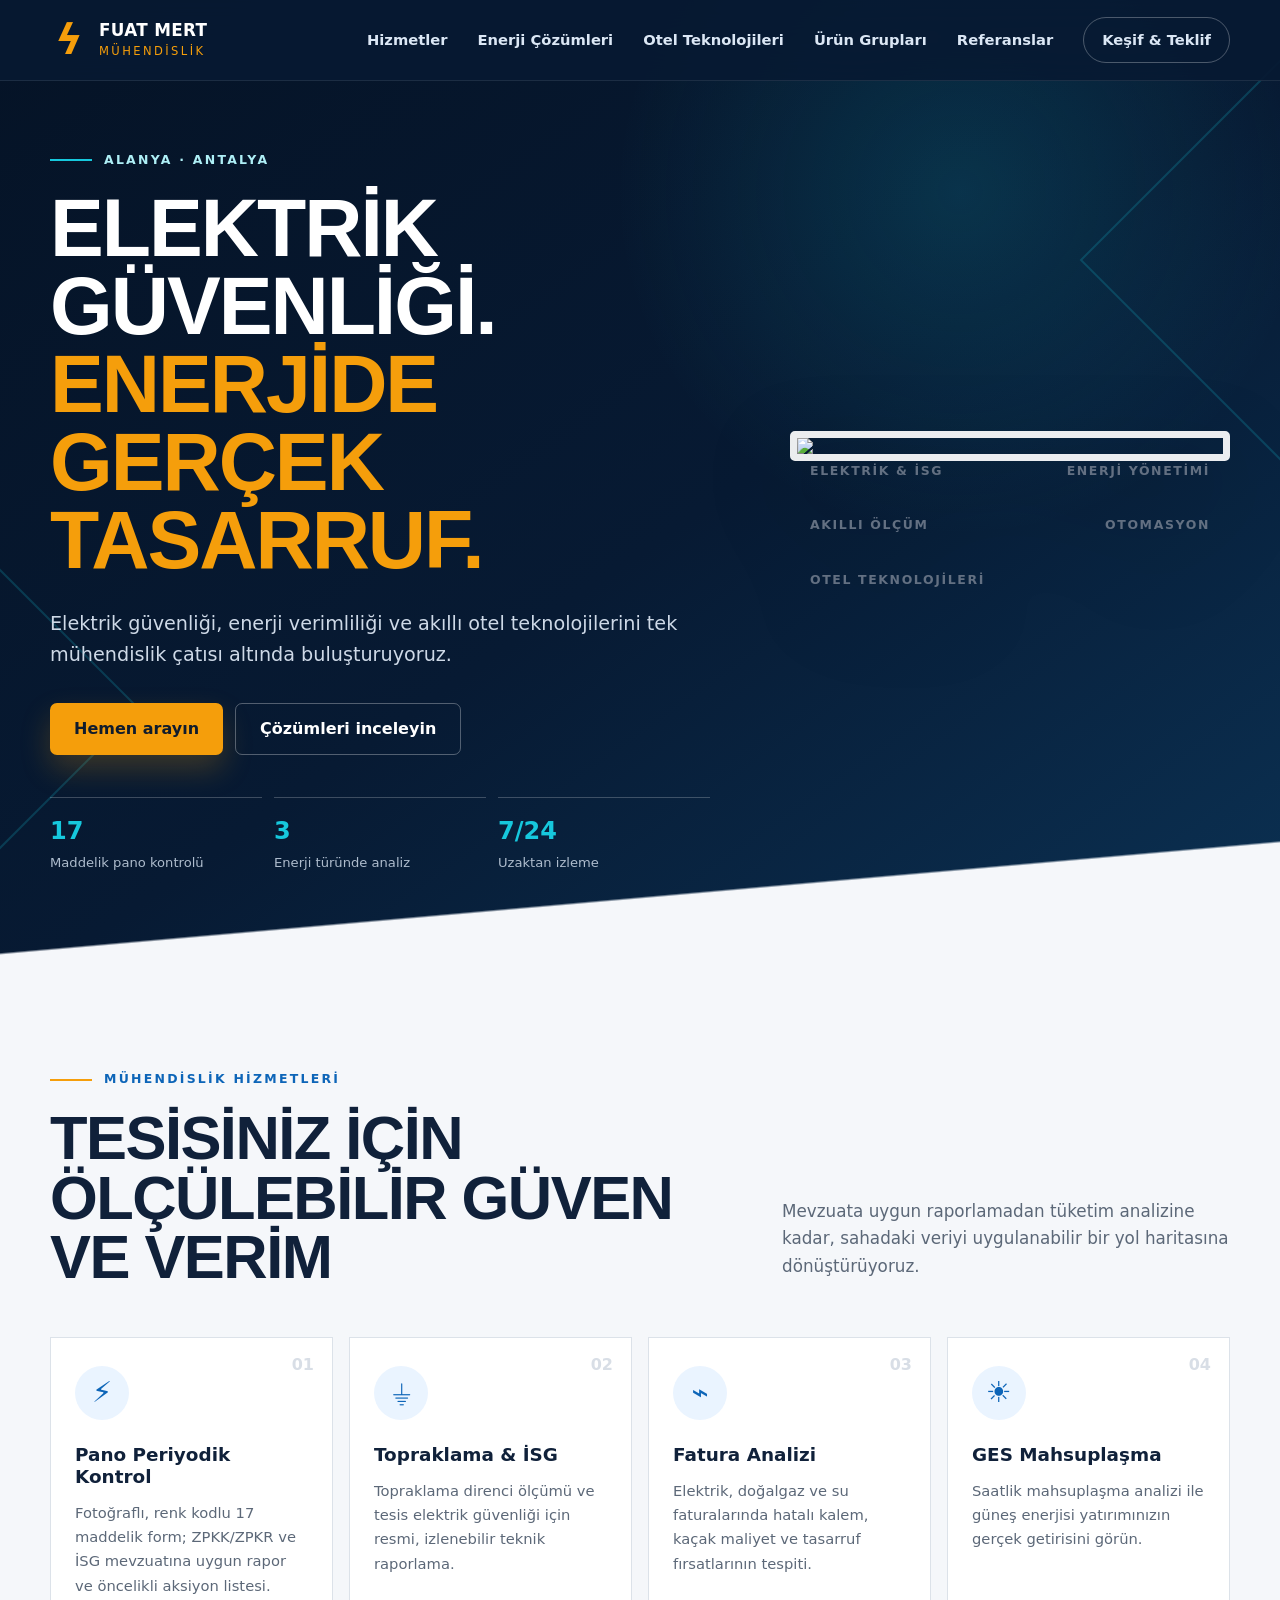
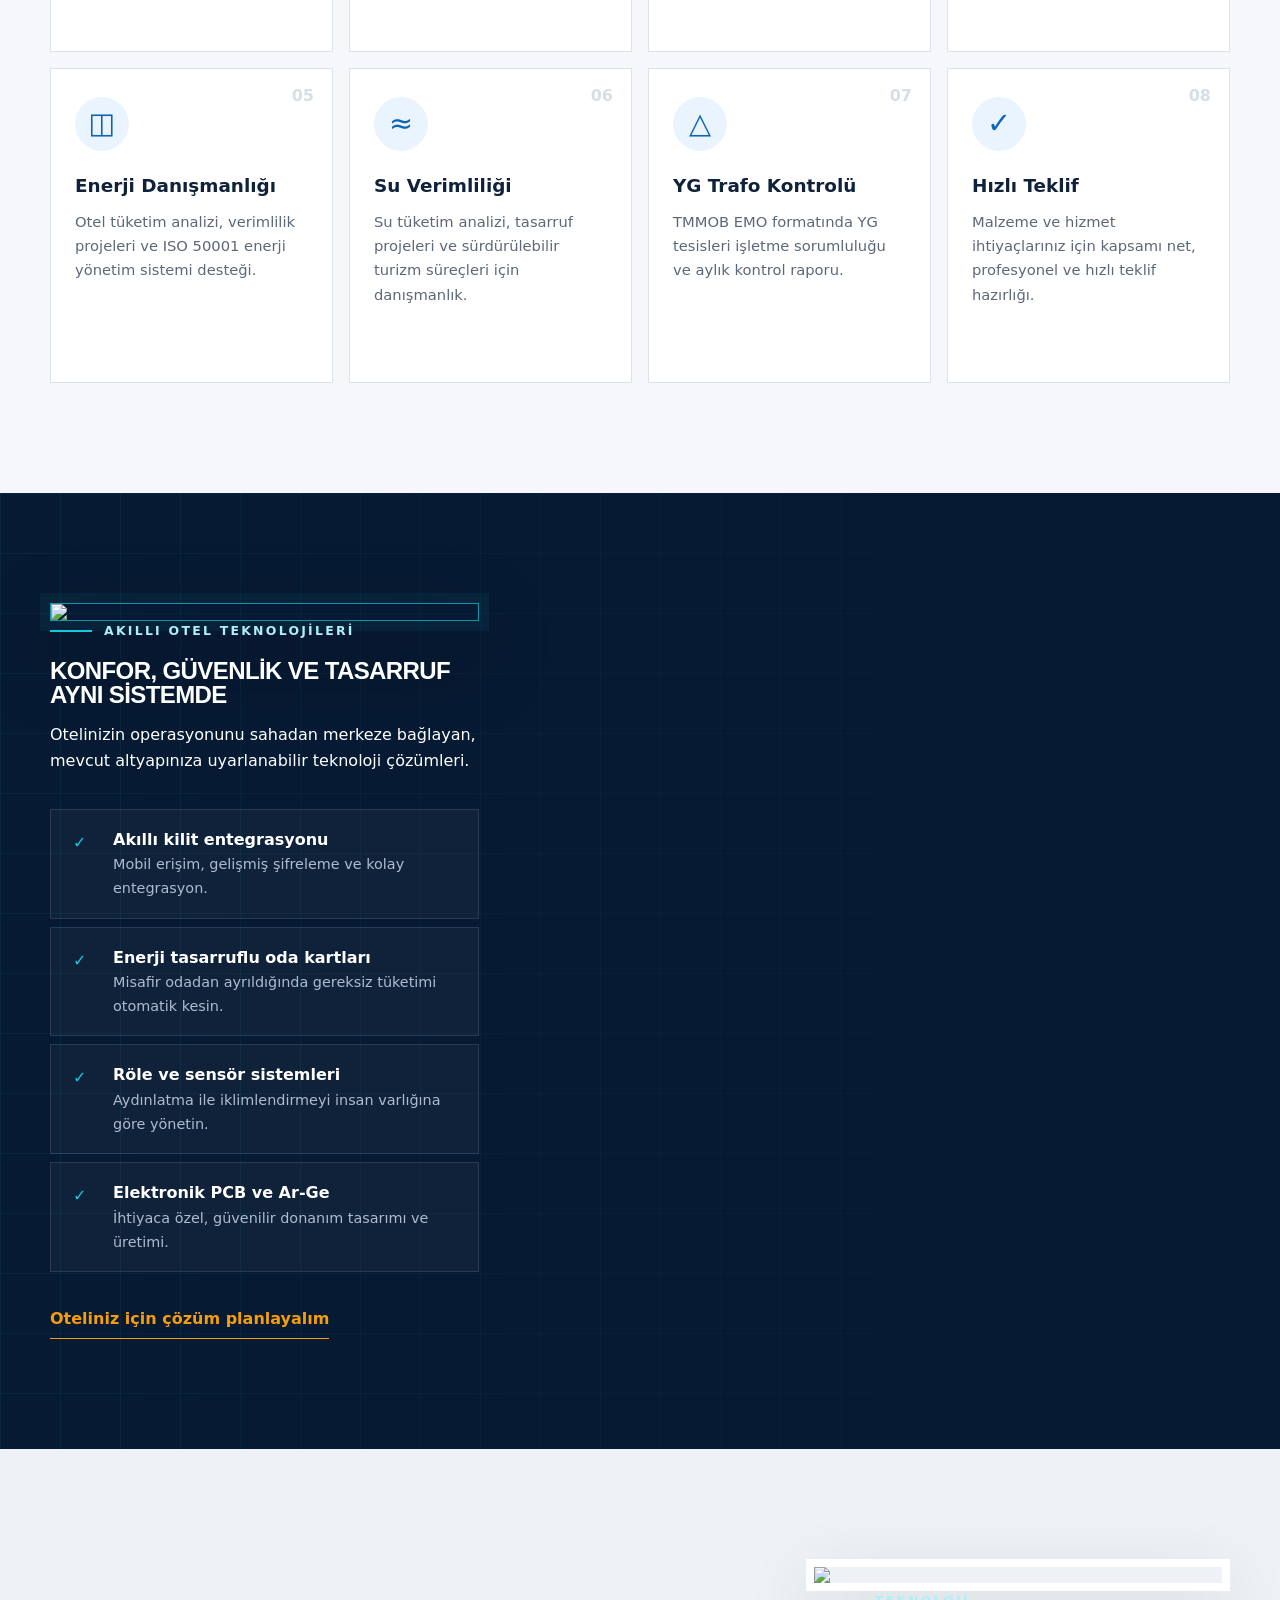
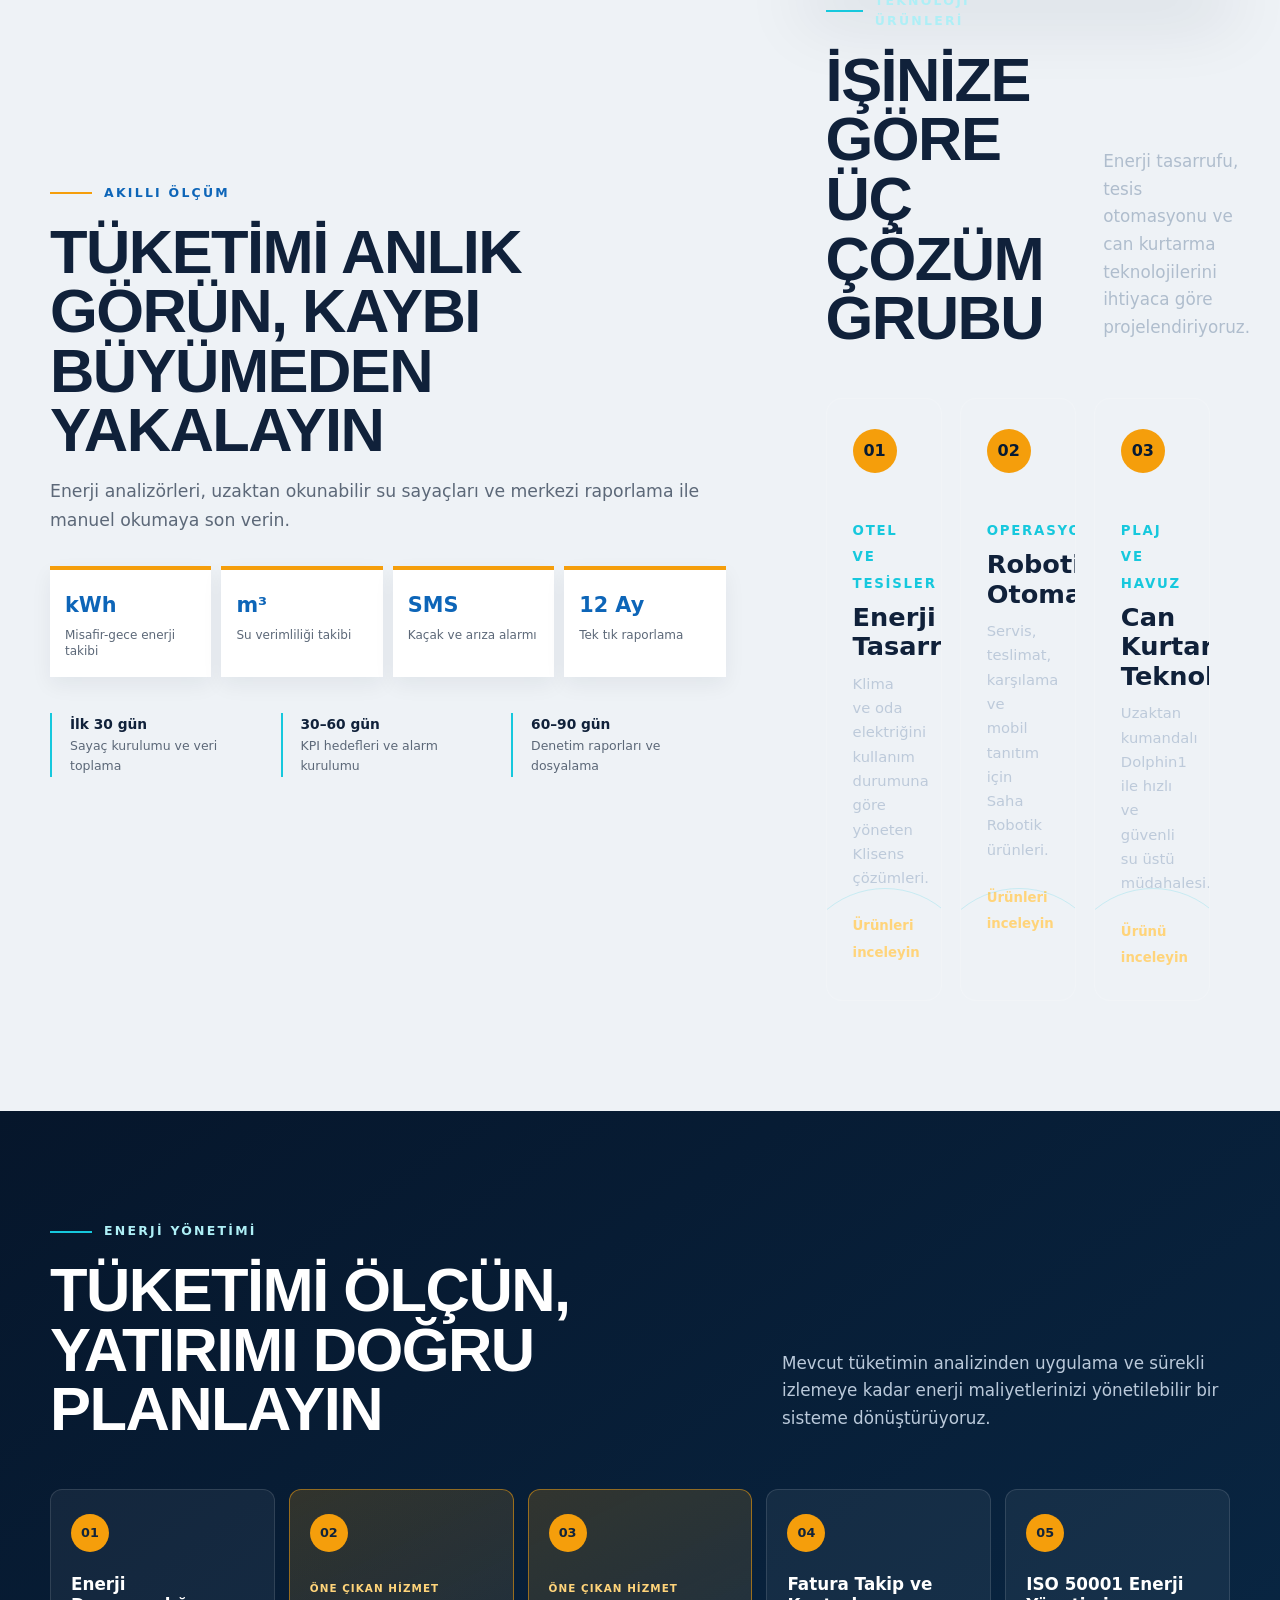
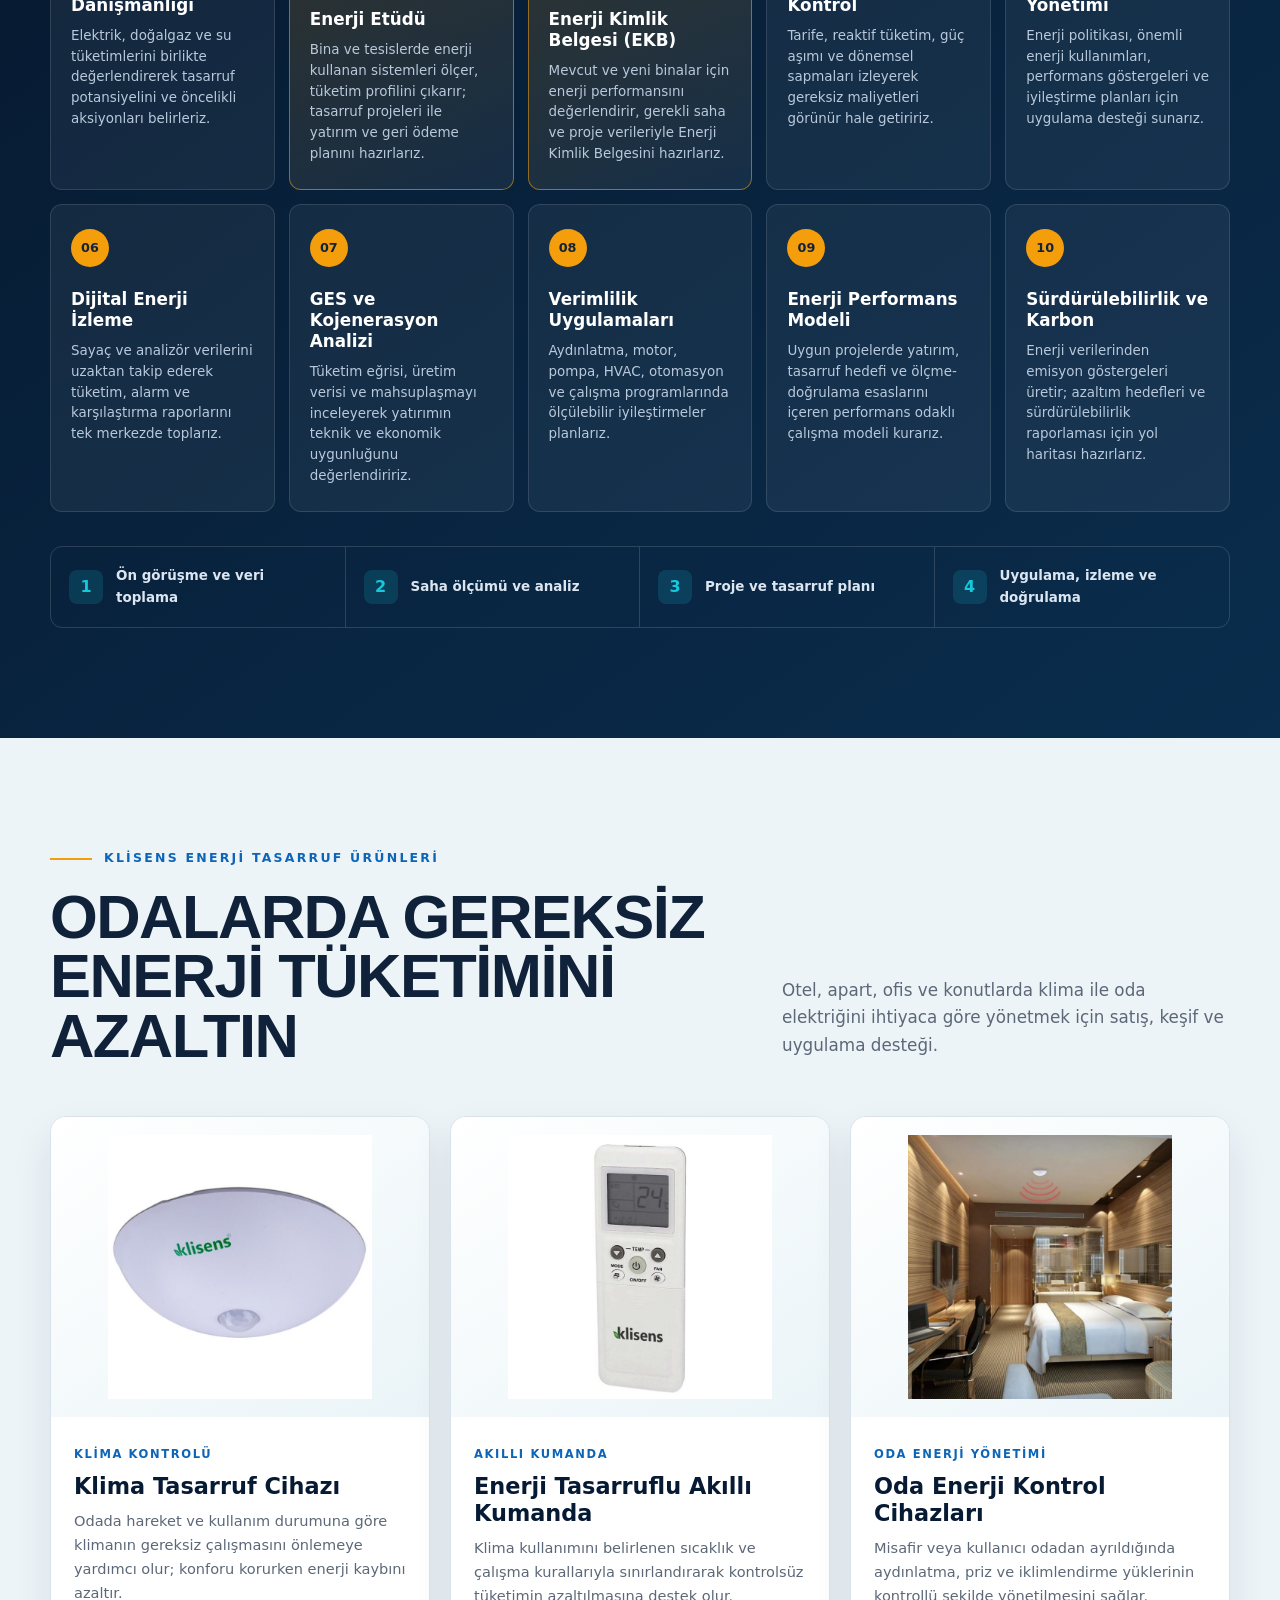
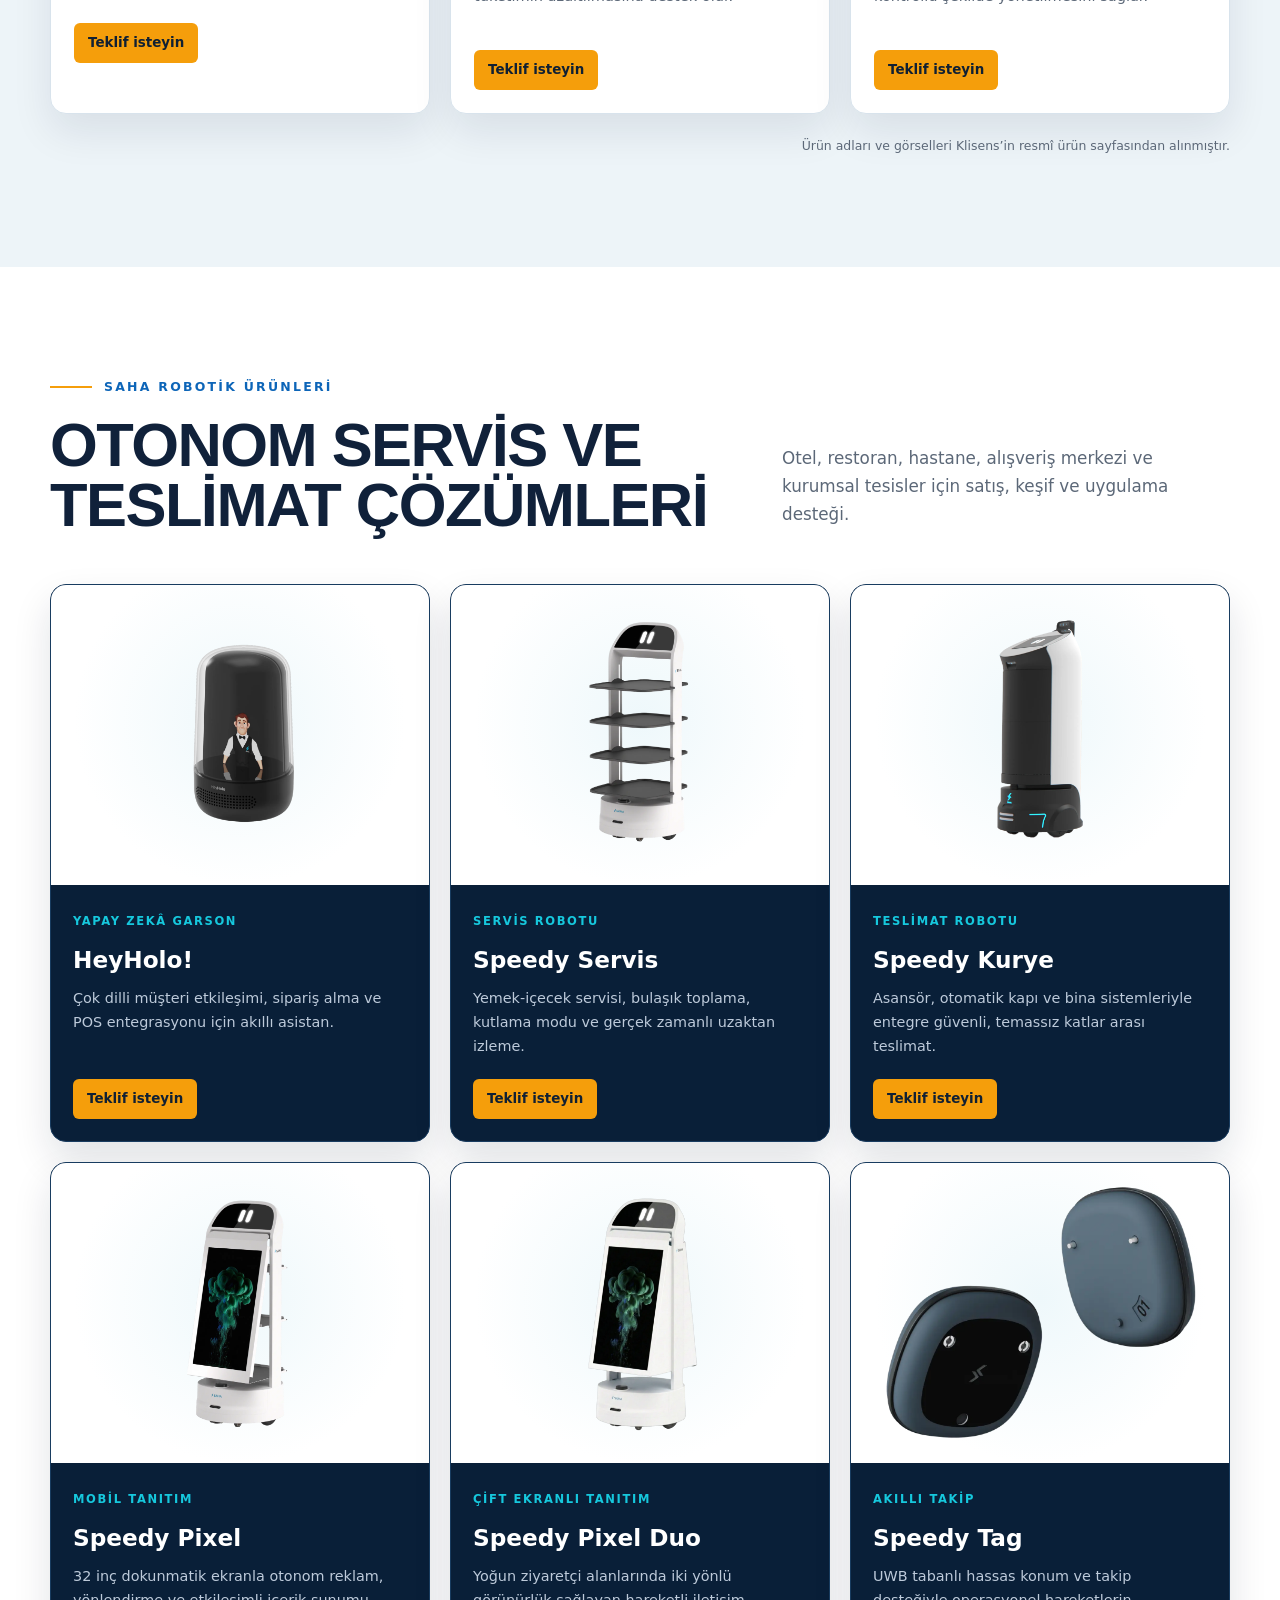
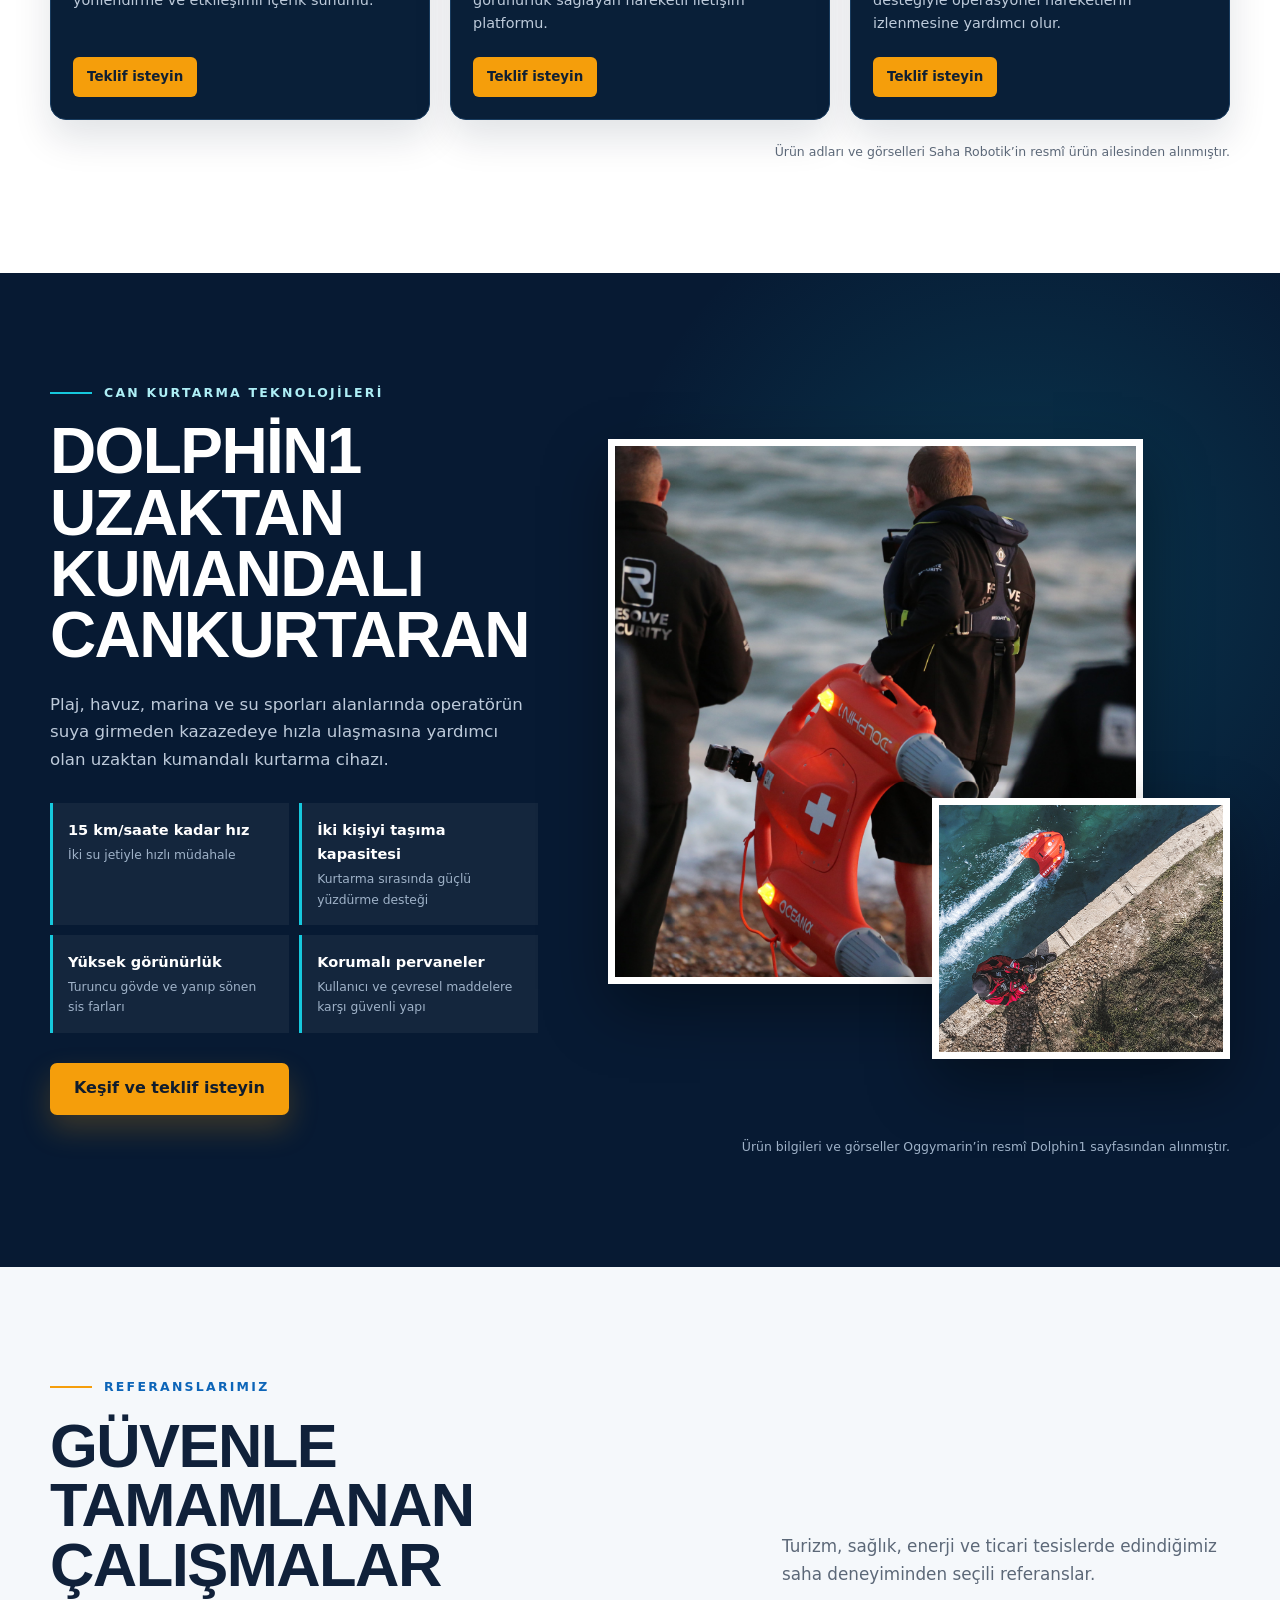
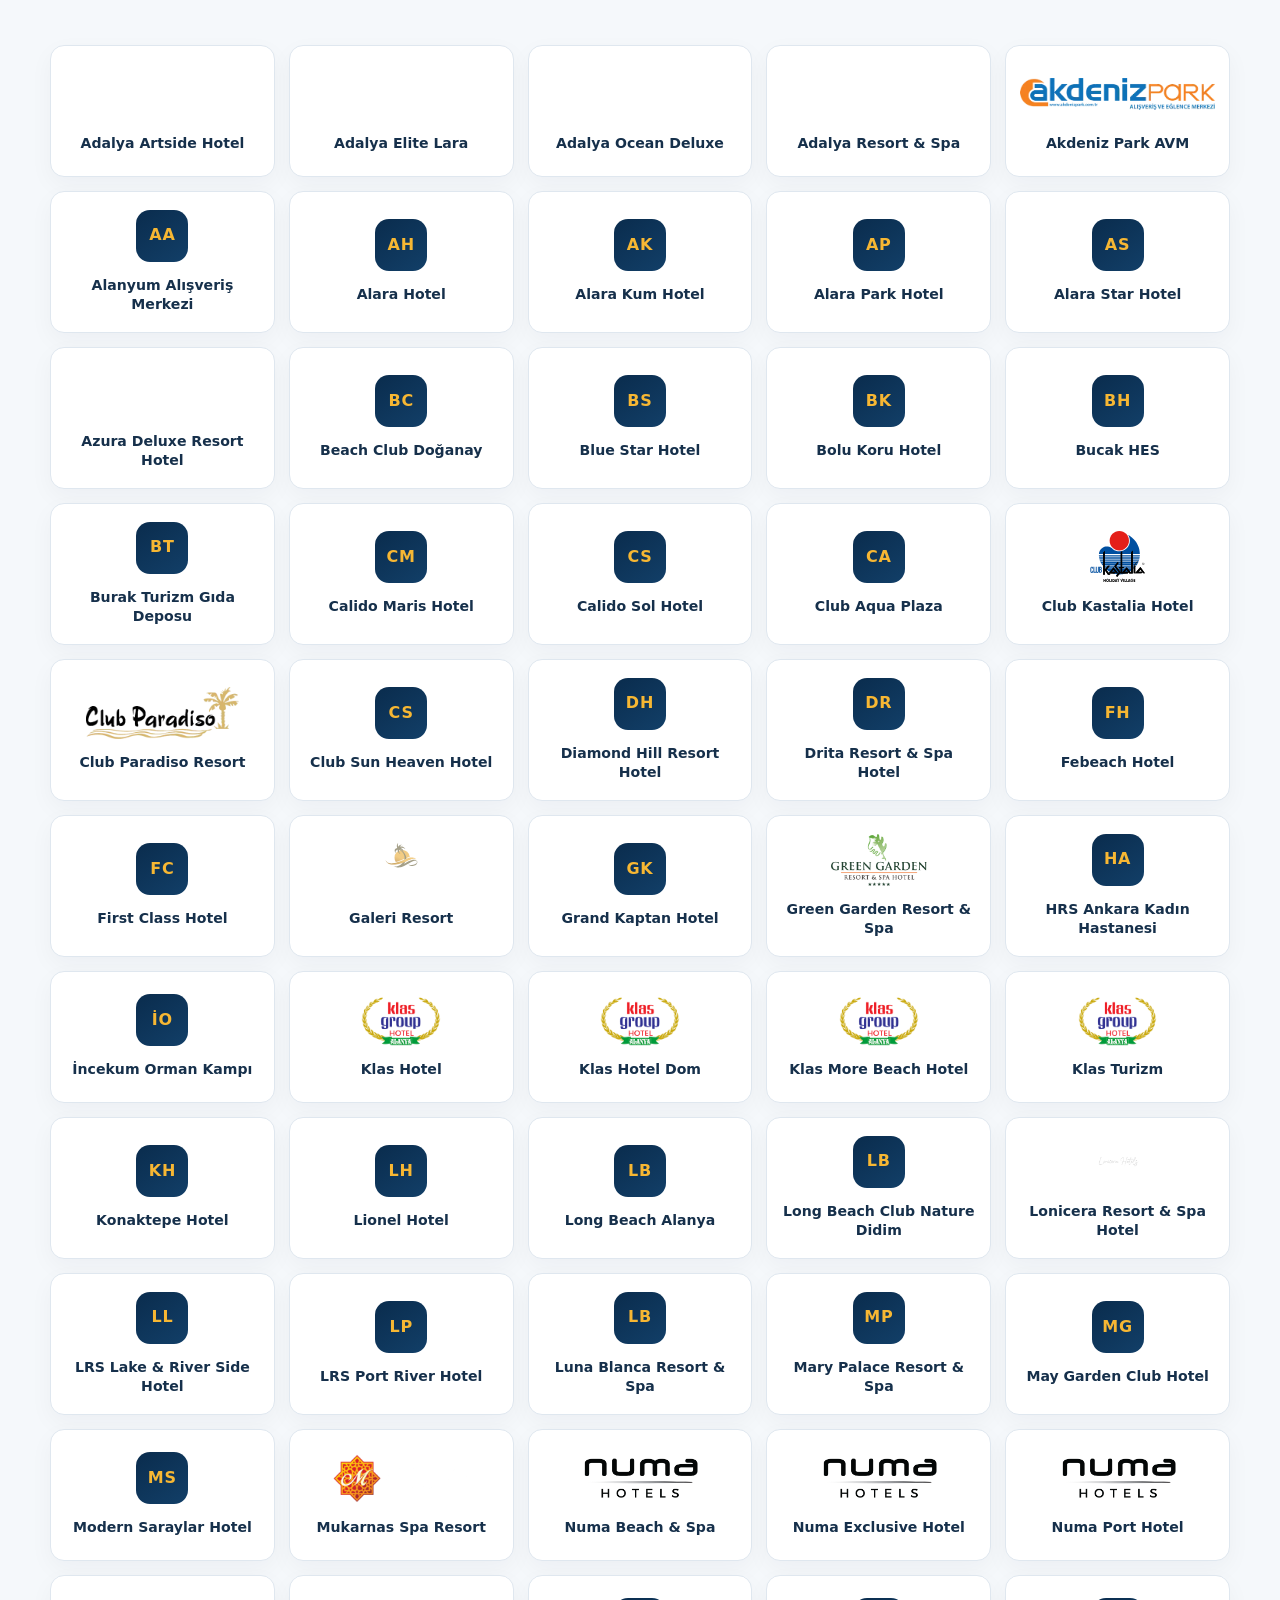
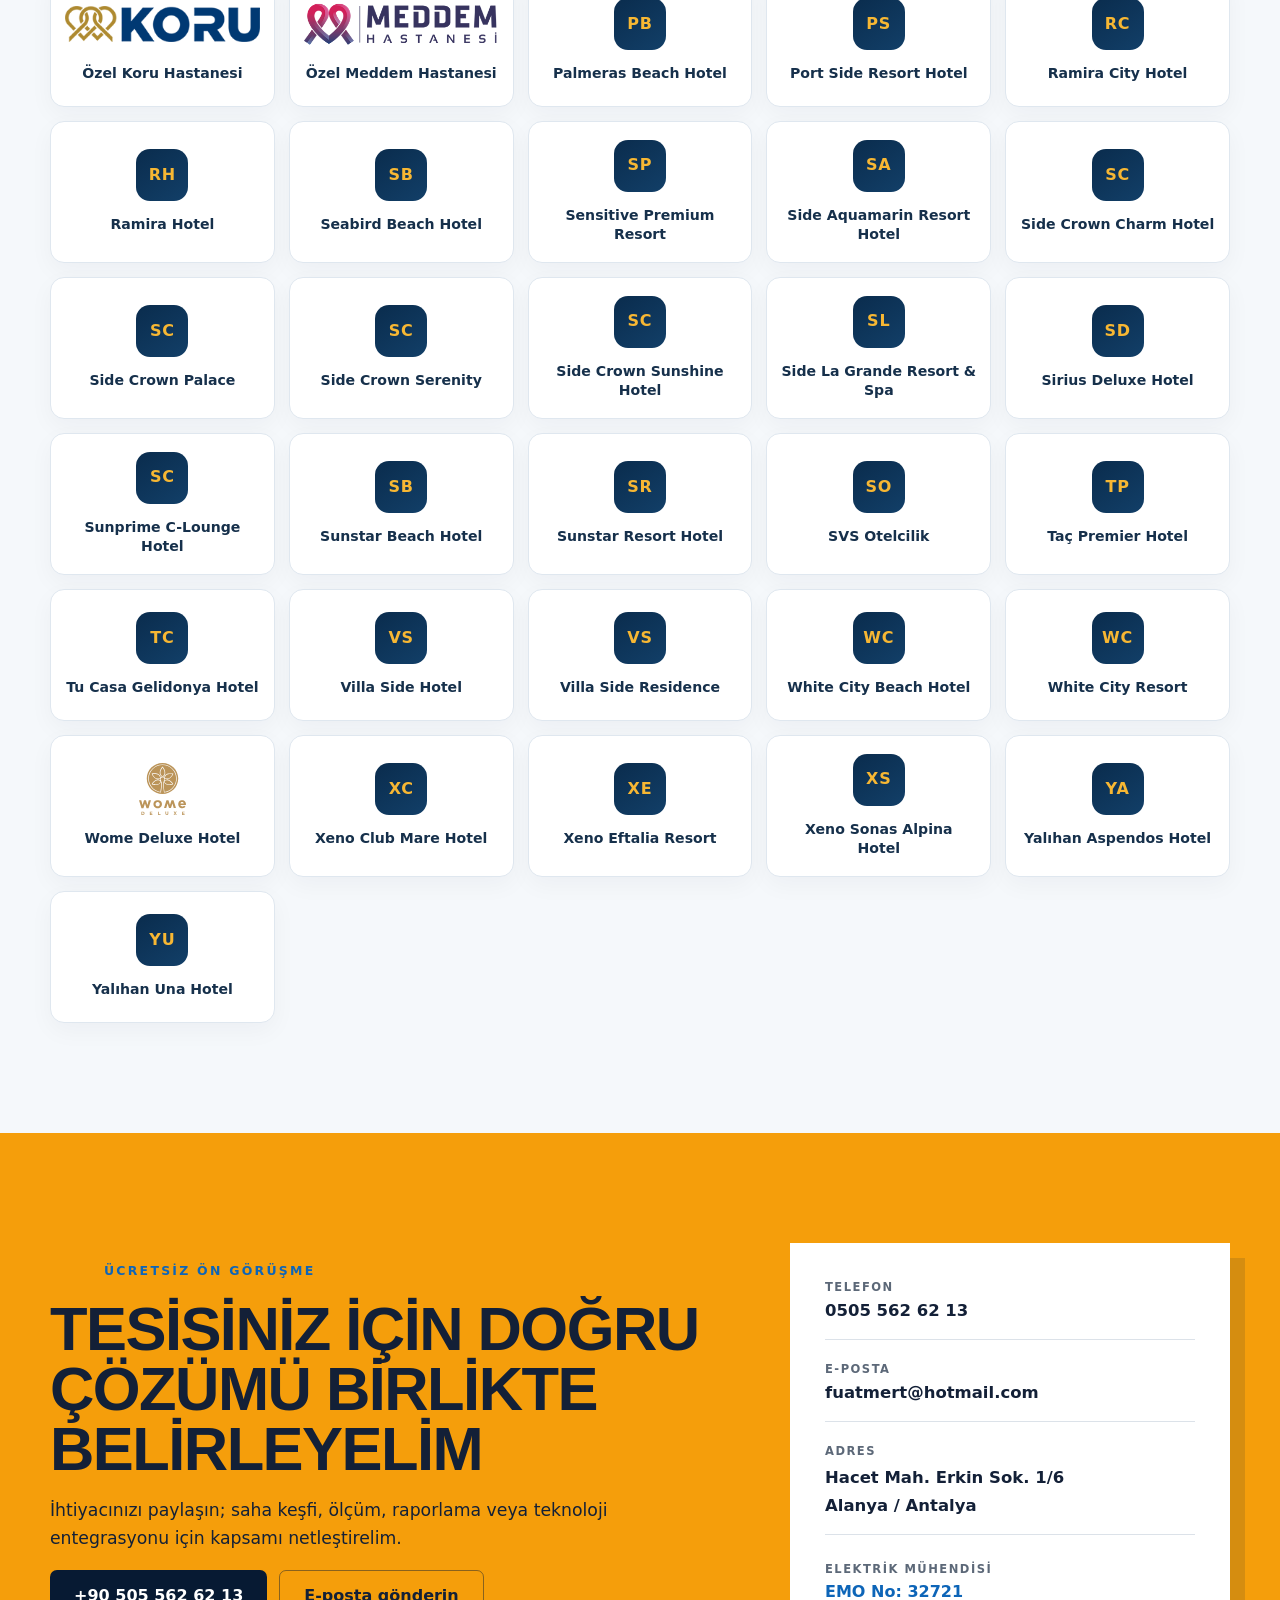
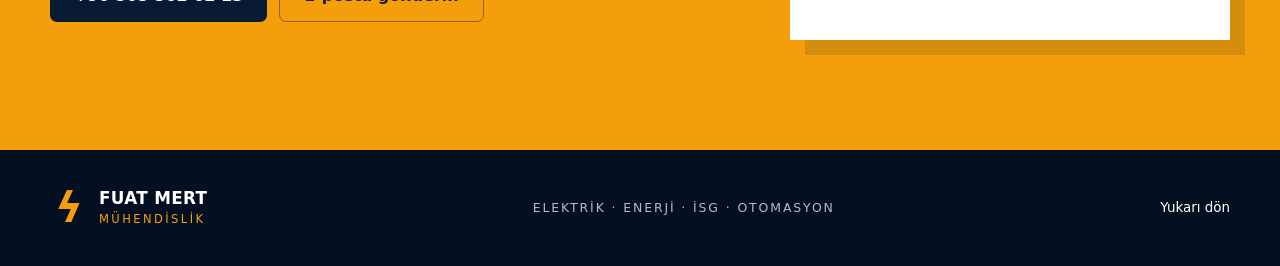
==== index.html @ ba14ada0 "Fuat Mert Mühendislik sitesini yayınla" ====
<!doctype html>
<html lang="tr">
<head>
  <meta charset="utf-8">
  <meta name="viewport" content="width=device-width, initial-scale=1">
  <meta name="description" content="Alanya ve Antalya'da elektrik mühendisliği, pano kontrolü, enerji ve su verimliliği, GES analizi, otomasyon ve akıllı otel çözümleri.">
  <meta name="robots" content="index, follow, max-image-preview:large, max-snippet:-1, max-video-preview:-1">
  <meta name="theme-color" content="#071a33">
  <title>Alanya Elektrik ve Enerji Çözümleri | Fuat Mert</title>
  <link rel="canonical" href="https://fuatmert.com/">
  <link rel="alternate" hreflang="tr-TR" href="https://fuatmert.com/">
  <link rel="alternate" hreflang="x-default" href="https://fuatmert.com/">
  <meta property="og:type" content="website">
  <meta property="og:locale" content="tr_TR">
  <meta property="og:site_name" content="Fuat Mert Mühendislik">
  <meta property="og:title" content="Alanya Elektrik ve Enerji Çözümleri | Fuat Mert">
  <meta property="og:description" content="Elektrik güvenliği, pano kontrolü, enerji verimliliği, GES analizi ve akıllı otel teknolojileri.">
  <meta property="og:url" content="https://fuatmert.com/">
  <script type="application/ld+json">
  {
    "@context": "https://schema.org",
    "@type": ["Electrician", "ProfessionalService"],
    "@id": "https://fuatmert.com/#business",
    "name": "Fuat Mert Mühendislik",
    "url": "https://fuatmert.com/",
    "telephone": "+90 505 562 62 13",
    "email": "fuatmert@hotmail.com",
    "address": {
      "@type": "PostalAddress",
      "streetAddress": "Hacet Mah. Erkin Sok. 1/6",
      "addressLocality": "Alanya",
      "addressRegion": "Antalya",
      "addressCountry": "TR"
    },
    "areaServed": ["Alanya", "Antalya"],
    "description": "Elektrik güvenliği, enerji ve su verimliliği, pano kontrolü, GES analizi, otomasyon ve akıllı otel teknolojileri çözümleri.",
    "serviceType": [
      "Elektrik pano periyodik kontrolü",
      "Topraklama ölçümü ve İSG raporlama",
      "Enerji verimliliği danışmanlığı",
      "GES mahsuplaşma analizi",
      "Akıllı otel teknolojileri",
      "YG trafo kontrolü"
    ]
  }
  </script>
  <link rel="icon" type="image/svg+xml" href="data:image/svg+xml,%3Csvg xmlns='http://www.w3.org/2000/svg' viewBox='0 0 64 64'%3E%3Crect width='64' height='64' rx='14' fill='%23071a33'/%3E%3Cpath d='M36 6 15 35h14l-2 23 22-33H35z' fill='%23f59e0b'/%3E%3C/svg%3E">
  <link rel="stylesheet" href="styles.css">
</head>
<body>
  <a class="skip-link" href="#main">İçeriğe geç</a>

  <header class="site-header" id="top">
    <div class="container header-inner">
      <a class="brand" href="#top" aria-label="Fuat Mert Mühendislik ana sayfa">
        <span class="brand-mark" aria-hidden="true">ϟ</span>
        <span><strong>FUAT MERT</strong><small>MÜHENDİSLİK</small></span>
      </a>
      <button class="menu-button" type="button" aria-expanded="false" aria-controls="main-nav"><span></span><span></span><span></span><b class="sr-only">Menüyü aç</b></button>
      <nav id="main-nav" class="main-nav" aria-label="Ana menü">
        <a href="#hizmetler">Hizmetler</a>
        <a href="#enerji-cozumleri">Enerji Çözümleri</a>
        <a href="#otel-teknolojileri">Otel Teknolojileri</a>
        <a href="#urunler">Ürün Grupları</a>
        <a href="#referanslar">Referanslar</a>
        <a href="#iletisim" class="nav-cta">Keşif & Teklif</a>
      </nav>
    </div>
  </header>

  <main id="main">
    <section class="hero">
      <div class="circuit circuit-a" aria-hidden="true"></div>
      <div class="circuit circuit-b" aria-hidden="true"></div>
      <div class="container hero-grid">
        <div class="hero-copy reveal">
          <p class="eyebrow"><span></span> Alanya · Antalya</p>
          <h1>Elektrik güvenliği.<br><em>Enerjide gerçek tasarruf.</em></h1>
          <p class="hero-lead">Elektrik güvenliği, enerji verimliliği ve akıllı otel teknolojilerini tek mühendislik çatısı altında buluşturuyoruz.</p>
          <div class="hero-actions">
            <a class="button button-primary" href="tel:+905055626213">Hemen arayın</a>
            <a class="button button-ghost" href="#hizmetler">Çözümleri inceleyin</a>
          </div>
          <dl class="hero-metrics" aria-label="Öne çıkan bilgiler">
            <div><dt>17</dt><dd>Maddelik pano kontrolü</dd></div>
            <div><dt>3</dt><dd>Enerji türünde analiz</dd></div>
            <div><dt>7/24</dt><dd>Uzaktan izleme</dd></div>
          </dl>
        </div>
        <figure class="hero-visual reveal">
          <img src="strong><span>Güvenlik · Tasarruf · Teknoloji</span></figcaption>
        </figure>
      </div>
    </section>

    <section class="trust-strip" aria-label="Uzmanlık alanları">
      <div class="container trust-items">
        <span>Elektrik & İSG</span><span>Enerji Yönetimi</span><span>Akıllı Ölçüm</span><span>Otomasyon</span><span>Otel Teknolojileri</span>
      </div>
    </section>

    <section class="section" id="hizmetler">
      <div class="container">
        <div class="section-heading reveal">
          <div><p class="eyebrow dark"><span></span> Mühendislik Hizmetleri</p><h2>Tesisiniz için ölçülebilir güven ve verim</h2></div>
          <p>Mevzuata uygun raporlamadan tüketim analizine kadar, sahadaki veriyi uygulanabilir bir yol haritasına dönüştürüyoruz.</p>
        </div>
        <div class="services-grid">
          <article class="service-card reveal"><span class="service-no">01</span><div class="service-icon" aria-hidden="true">⚡</div><h3>Pano Periyodik Kontrol</h3><p>Fotoğraflı, renk kodlu 17 maddelik form; ZPKK/ZPKR ve İSG mevzuatına uygun rapor ve öncelikli aksiyon listesi.</p></article>
          <article class="service-card reveal"><span class="service-no">02</span><div class="service-icon" aria-hidden="true">⏚</div><h3>Topraklama & İSG</h3><p>Topraklama direnci ölçümü ve tesis elektrik güvenliği için resmi, izlenebilir teknik raporlama.</p></article>
          <article class="service-card reveal"><span class="service-no">03</span><div class="service-icon" aria-hidden="true">⌁</div><h3>Fatura Analizi</h3><p>Elektrik, doğalgaz ve su faturalarında hatalı kalem, kaçak maliyet ve tasarruf fırsatlarının tespiti.</p></article>
          <article class="service-card reveal"><span class="service-no">04</span><div class="service-icon" aria-hidden="true">☀</div><h3>GES Mahsuplaşma</h3><p>Saatlik mahsuplaşma analizi ile güneş enerjisi yatırımınızın gerçek getirisini görün.</p></article>
          <article class="service-card reveal"><span class="service-no">05</span><div class="service-icon" aria-hidden="true">◫</div><h3>Enerji Danışmanlığı</h3><p>Otel tüketim analizi, verimlilik projeleri ve ISO 50001 enerji yönetim sistemi desteği.</p></article>
          <article class="service-card reveal"><span class="service-no">06</span><div class="service-icon" aria-hidden="true">≈</div><h3>Su Verimliliği</h3><p>Su tüketim analizi, tasarruf projeleri ve sürdürülebilir turizm süreçleri için danışmanlık.</p></article>
          <article class="service-card reveal"><span class="service-no">07</span><div class="service-icon" aria-hidden="true">△</div><h3>YG Trafo Kontrolü</h3><p>TMMOB EMO formatında YG tesisleri işletme sorumluluğu ve aylık kontrol raporu.</p></article>
          <article class="service-card reveal"><span class="service-no">08</span><div class="service-icon" aria-hidden="true">✓</div><h3>Hızlı Teklif</h3><p>Malzeme ve hizmet ihtiyaçlarınız için kapsamı net, profesyonel ve hızlı teklif hazırlığı.</p></article>
        </div>
      </div>
    </section>

    <section class="section smart-hotel" id="otel-teknolojileri">
      <div class="container split-feature">
        <div class="feature-image reveal">
          <img src="div>
        <div class="feature-copy reveal">
          <p class="eyebrow"><span></span> Akıllı Otel Teknolojileri</p>
          <h2>Konfor, güvenlik ve tasarruf aynı sistemde</h2>
          <p>Otelinizin operasyonunu sahadan merkeze bağlayan, mevcut altyapınıza uyarlanabilir teknoloji çözümleri.</p>
          <ul class="feature-list">
            <li><b>Akıllı kilit entegrasyonu</b><span>Mobil erişim, gelişmiş şifreleme ve kolay entegrasyon.</span></li>
            <li><b>Enerji tasarruflu oda kartları</b><span>Misafir odadan ayrıldığında gereksiz tüketimi otomatik kesin.</span></li>
            <li><b>Röle ve sensör sistemleri</b><span>Aydınlatma ile iklimlendirmeyi insan varlığına göre yönetin.</span></li>
            <li><b>Elektronik PCB ve Ar-Ge</b><span>İhtiyaca özel, güvenilir donanım tasarımı ve üretimi.</span></li>
          </ul>
          <a class="text-link" href="#iletisim">Oteliniz için çözüm planlayalım</a>
        </div>
      </div>
    </section>

    <section class="section measurement">
      <div class="container measurement-grid">
        <div class="measurement-copy reveal">
          <p class="eyebrow dark"><span></span> Akıllı Ölçüm</p>
          <h2>Tüketimi anlık görün, kaybı büyümeden yakalayın</h2>
          <p>Enerji analizörleri, uzaktan okunabilir su sayaçları ve merkezi raporlama ile manuel okumaya son verin.</p>
          <div class="kpi-grid">
            <div><strong>kWh</strong><span>Misafir-gece enerji takibi</span></div>
            <div><strong>m³</strong><span>Su verimliliği takibi</span></div>
            <div><strong>SMS</strong><span>Kaçak ve arıza alarmı</span></div>
            <div><strong>12 Ay</strong><span>Tek tık raporlama</span></div>
          </div>
          <ol class="timeline">
            <li><b>İlk 30 gün</b><span>Sayaç kurulumu ve veri toplama</span></li>
            <li><b>30–60 gün</b><span>KPI hedefleri ve alarm kurulumu</span></li>
            <li><b>60–90 gün</b><span>Denetim raporları ve dosyalama</span></li>
          </ol>
        </div>
        <figure class="measurement-image reveal"><img src="figure>
      </div>
    </section>

    <section class="section products solution-categories" id="urunler">
      <div class="container">
        <div class="section-heading light reveal"><div><p class="eyebrow"><span></span> Teknoloji Ürünleri</p><h2>İşinize göre üç çözüm grubu</h2></div><p>Enerji tasarrufu, tesis otomasyonu ve can kurtarma teknolojilerini ihtiyaca göre projelendiriyoruz.</p></div>
        <div class="category-grid">
          <a class="category-card reveal" href="#enerji-tasarruf-urunleri"><span>01</span><small>Otel ve Tesisler</small><h3>Enerji Tasarrufu</h3><p>Klima ve oda elektriğini kullanım durumuna göre yöneten Klisens çözümleri.</p><b>Ürünleri inceleyin</b></a>
          <a class="category-card reveal" href="#robotik-urunler"><span>02</span><small>Operasyon</small><h3>Robotik Otomasyon</h3><p>Servis, teslimat, karşılama ve mobil tanıtım için Saha Robotik ürünleri.</p><b>Ürünleri inceleyin</b></a>
          <a class="category-card reveal" href="#can-kurtarma"><span>03</span><small>Plaj ve Havuz</small><h3>Can Kurtarma Teknolojileri</h3><p>Uzaktan kumandalı Dolphin1 ile hızlı ve güvenli su üstü müdahalesi.</p><b>Ürünü inceleyin</b></a>
        </div>
      </div>
    </section>

    <section class="section energy-solutions" id="enerji-cozumleri">
      <div class="container">
        <div class="section-heading light reveal">
          <div><p class="eyebrow"><span></span> Enerji Yönetimi</p><h2>Tüketimi ölçün, yatırımı doğru planlayın</h2></div>
          <p>Mevcut tüketimin analizinden uygulama ve sürekli izlemeye kadar enerji maliyetlerinizi yönetilebilir bir sisteme dönüştürüyoruz.</p>
        </div>
        <div class="energy-services">
          <article class="energy-card reveal"><b>01</b><h3>Enerji Danışmanlığı</h3><p>Elektrik, doğalgaz ve su tüketimlerini birlikte değerlendirerek tasarruf potansiyelini ve öncelikli aksiyonları belirleriz.</p></article>
          <article class="energy-card featured reveal"><b>02</b><span class="energy-badge">Öne Çıkan Hizmet</span><h3>Enerji Etüdü</h3><p>Bina ve tesislerde enerji kullanan sistemleri ölçer, tüketim profilini çıkarır; tasarruf projeleri ile yatırım ve geri ödeme planını hazırlarız.</p></article>
          <article class="energy-card featured reveal"><b>03</b><span class="energy-badge">Öne Çıkan Hizmet</span><h3>Enerji Kimlik Belgesi (EKB)</h3><p>Mevcut ve yeni binalar için enerji performansını değerlendirir, gerekli saha ve proje verileriyle Enerji Kimlik Belgesini hazırlarız.</p></article>
          <article class="energy-card reveal"><b>04</b><h3>Fatura Takip ve Kontrol</h3><p>Tarife, reaktif tüketim, güç aşımı ve dönemsel sapmaları izleyerek gereksiz maliyetleri görünür hale getiririz.</p></article>
          <article class="energy-card reveal"><b>05</b><h3>ISO 50001 Enerji Yönetimi</h3><p>Enerji politikası, önemli enerji kullanımları, performans göstergeleri ve iyileştirme planları için uygulama desteği sunarız.</p></article>
          <article class="energy-card reveal"><b>06</b><h3>Dijital Enerji İzleme</h3><p>Sayaç ve analizör verilerini uzaktan takip ederek tüketim, alarm ve karşılaştırma raporlarını tek merkezde toplarız.</p></article>
          <article class="energy-card reveal"><b>07</b><h3>GES ve Kojenerasyon Analizi</h3><p>Tüketim eğrisi, üretim verisi ve mahsuplaşmayı inceleyerek yatırımın teknik ve ekonomik uygunluğunu değerlendiririz.</p></article>
          <article class="energy-card reveal"><b>08</b><h3>Verimlilik Uygulamaları</h3><p>Aydınlatma, motor, pompa, HVAC, otomasyon ve çalışma programlarında ölçülebilir iyileştirmeler planlarız.</p></article>
          <article class="energy-card reveal"><b>09</b><h3>Enerji Performans Modeli</h3><p>Uygun projelerde yatırım, tasarruf hedefi ve ölçme-doğrulama esaslarını içeren performans odaklı çalışma modeli kurarız.</p></article>
          <article class="energy-card reveal"><b>10</b><h3>Sürdürülebilirlik ve Karbon</h3><p>Enerji verilerinden emisyon göstergeleri üretir; azaltım hedefleri ve sürdürülebilirlik raporlaması için yol haritası hazırlarız.</p></article>
        </div>
        <div class="energy-process reveal">
          <div><strong>1</strong><span>Ön görüşme ve veri toplama</span></div>
          <div><strong>2</strong><span>Saha ölçümü ve analiz</span></div>
          <div><strong>3</strong><span>Proje ve tasarruf planı</span></div>
          <div><strong>4</strong><span>Uygulama, izleme ve doğrulama</span></div>
        </div>
      </div>
    </section>

    <section class="section klisens-products" id="enerji-tasarruf-urunleri">
      <div class="container">
        <div class="section-heading reveal">
          <div><p class="eyebrow dark"><span></span> Klisens Enerji Tasarruf Ürünleri</p><h2>Odalarda gereksiz enerji tüketimini azaltın</h2></div>
          <p>Otel, apart, ofis ve konutlarda klima ile oda elektriğini ihtiyaca göre yönetmek için satış, keşif ve uygulama desteği.</p>
        </div>
        <div class="klisens-grid">
          <article class="klisens-card reveal"><img src="klima-tasarruf.jpg" alt="Klisens klima tasarruf cihazı" width="700" height="700" loading="lazy"><div><span>Klima Kontrolü</span><h3>Klima Tasarruf Cihazı</h3><p>Odada hareket ve kullanım durumuna göre klimanın gereksiz çalışmasını önlemeye yardımcı olur; konforu korurken enerji kaybını azaltır.</p><a href="#iletisim">Teklif isteyin</a></div></article>
          <article class="klisens-card reveal"><img src="akilli-kumanda.jpg" alt="Klisens enerji tasarruflu akıllı klima kumandası" width="700" height="700" loading="lazy"><div><span>Akıllı Kumanda</span><h3>Enerji Tasarruflu Akıllı Kumanda</h3><p>Klima kullanımını belirlenen sıcaklık ve çalışma kurallarıyla sınırlandırarak kontrolsüz tüketimin azaltılmasına destek olur.</p><a href="#iletisim">Teklif isteyin</a></div></article>
          <article class="klisens-card reveal"><img src="oda-enerji-kontrol.jpg" alt="Klisens oda enerji kontrol cihazları" width="700" height="700" loading="lazy"><div><span>Oda Enerji Yönetimi</span><h3>Oda Enerji Kontrol Cihazları</h3><p>Misafir veya kullanıcı odadan ayrıldığında aydınlatma, priz ve iklimlendirme yüklerinin kontrollü şekilde yönetilmesini sağlar.</p><a href="#iletisim">Teklif isteyin</a></div></article>
        </div>
        <p class="product-source">Ürün adları ve görselleri Klisens’in resmî ürün sayfasından alınmıştır.</p>
      </div>
    </section>

    <section class="section robot-products" id="robotik-urunler">
      <div class="container">
        <div class="section-heading reveal">
          <div><p class="eyebrow dark"><span></span> Saha Robotik Ürünleri</p><h2>Otonom servis ve teslimat çözümleri</h2></div>
          <p>Otel, restoran, hastane, alışveriş merkezi ve kurumsal tesisler için satış, keşif ve uygulama desteği.</p>
        </div>
        <div class="robot-grid">
          <article class="robot-card reveal"><img src="heyholo.png" alt="Saha Robotik HeyHolo yapay zekâ garson cihazı" loading="lazy"><div><span>Yapay Zekâ Garson</span><h3>HeyHolo!</h3><p>Çok dilli müşteri etkileşimi, sipariş alma ve POS entegrasyonu için akıllı asistan.</p><a href="#iletisim">Teklif isteyin</a></div></article>
          <article class="robot-card reveal"><img src="speedy-service.png" alt="Saha Robotik Speedy Servis robotu" loading="lazy"><div><span>Servis Robotu</span><h3>Speedy Servis</h3><p>Yemek-içecek servisi, bulaşık toplama, kutlama modu ve gerçek zamanlı uzaktan izleme.</p><a href="#iletisim">Teklif isteyin</a></div></article>
          <article class="robot-card reveal"><img src="speedy-courier.png" alt="Saha Robotik Speedy Kurye robotu" loading="lazy"><div><span>Teslimat Robotu</span><h3>Speedy Kurye</h3><p>Asansör, otomatik kapı ve bina sistemleriyle entegre güvenli, temassız katlar arası teslimat.</p><a href="#iletisim">Teklif isteyin</a></div></article>
          <article class="robot-card reveal"><img src="speedy-pixel.png" alt="Saha Robotik Speedy Pixel reklam robotu" loading="lazy"><div><span>Mobil Tanıtım</span><h3>Speedy Pixel</h3><p>32 inç dokunmatik ekranla otonom reklam, yönlendirme ve etkileşimli içerik sunumu.</p><a href="#iletisim">Teklif isteyin</a></div></article>
          <article class="robot-card reveal"><img src="speedy-pixel-duo.png" alt="Saha Robotik Speedy Pixel Duo robotu" loading="lazy"><div><span>Çift Ekranlı Tanıtım</span><h3>Speedy Pixel Duo</h3><p>Yoğun ziyaretçi alanlarında iki yönlü görünürlük sağlayan hareketli iletişim platformu.</p><a href="#iletisim">Teklif isteyin</a></div></article>
          <article class="robot-card reveal"><img src="speedy-tag.png" alt="Saha Robotik Speedy Tag takip cihazı" loading="lazy"><div><span>Akıllı Takip</span><h3>Speedy Tag</h3><p>UWB tabanlı hassas konum ve takip desteğiyle operasyonel hareketlerin izlenmesine yardımcı olur.</p><a href="#iletisim">Teklif isteyin</a></div></article>
        </div>
        <p class="product-source">Ürün adları ve görselleri Saha Robotik’in resmî ürün ailesinden alınmıştır.</p>
      </div>
    </section>

    <section class="section marine-products" id="can-kurtarma">
      <div class="container marine-layout">
        <div class="marine-copy reveal">
          <p class="eyebrow"><span></span> Can Kurtarma Teknolojileri</p>
          <h2>Dolphin1 uzaktan kumandalı cankurtaran</h2>
          <p>Plaj, havuz, marina ve su sporları alanlarında operatörün suya girmeden kazazedeye hızla ulaşmasına yardımcı olan uzaktan kumandalı kurtarma cihazı.</p>
          <ul>
            <li><b>15 km/saate kadar hız</b><span>İki su jetiyle hızlı müdahale</span></li>
            <li><b>İki kişiyi taşıma kapasitesi</b><span>Kurtarma sırasında güçlü yüzdürme desteği</span></li>
            <li><b>Yüksek görünürlük</b><span>Turuncu gövde ve yanıp sönen sis farları</span></li>
            <li><b>Korumalı pervaneler</b><span>Kullanıcı ve çevresel maddelere karşı güvenli yapı</span></li>
          </ul>
          <a class="button button-primary" href="#iletisim">Keşif ve teklif isteyin</a>
        </div>
        <div class="marine-gallery reveal">
          <figure class="marine-main"><img src="dolphin1-main.png" alt="Dolphin1 uzaktan kumandalı insansız cankurtaran cihazı" loading="lazy"></figure>
          <figure class="marine-secondary"><img src="dolphin1-aerial.jpg" alt="Dolphin1 cankurtaran cihazının su üzerindeki görünümü" loading="lazy"></figure>
        </div>
      </div>
      <div class="container"><p class="product-source marine-source">Ürün bilgileri ve görseller Oggymarin’in resmî Dolphin1 sayfasından alınmıştır.</p></div>
    </section>

    <section class="section references" id="referanslar">
      <div class="container">
        <div class="section-heading reveal">
          <div><p class="eyebrow dark"><span></span> Referanslarımız</p><h2>Güvenle tamamlanan çalışmalar</h2></div>
          <p>Turizm, sağlık, enerji ve ticari tesislerde edindiğimiz saha deneyiminden seçili referanslar.</p>
        </div>
        <div class="references-grid" id="references-grid" aria-label="Referans kuruluşlar"></div>
      </div>
    </section>

    <section class="section contact" id="iletisim">
      <div class="container contact-grid">
        <div class="contact-copy reveal">
          <p class="eyebrow dark"><span></span> Ücretsiz Ön Görüşme</p>
          <h2>Tesisiniz için doğru çözümü birlikte belirleyelim</h2>
          <p>İhtiyacınızı paylaşın; saha keşfi, ölçüm, raporlama veya teknoloji entegrasyonu için kapsamı netleştirelim.</p>
          <div class="contact-actions"><a class="button button-dark" href="tel:+905055626213">+90 505 562 62 13</a><a class="button button-outline" href="mailto:fuatmert@hotmail.com">E-posta gönderin</a></div>
        </div>
        <address class="contact-card reveal">
          <div><span>Telefon</span><a href="tel:+905055626213">0505 562 62 13</a></div>
          <div><span>E-posta</span><a href="mailto:fuatmert@hotmail.com">fuatmert@hotmail.com</a></div>
          <div><span>Adres</span><p>Hacet Mah. Erkin Sok. 1/6<br>Alanya / Antalya</p></div>
          <div class="credentials"><span>Elektrik Mühendisi</span><b>EMO No: 32721</b></div>
        </address>
      </div>
    </section>
  </main>

  <footer class="site-footer"><div class="container footer-inner"><div class="brand"><span class="brand-mark" aria-hidden="true">ϟ</span><span><strong>FUAT MERT</strong><small>MÜHENDİSLİK</small></span></div><p>Elektrik · Enerji · İSG · Otomasyon</p><a href="#top">Yukarı dön</a></div></footer>
  <a class="floating-call" href="tel:+905055626213" aria-label="Telefonla ara">☎</a>
  <script src="script.js"></script>
</body>
</html>
---- styles.css ----
:root{--navy:#071a33;--navy-2:#0d294c;--blue:#0d65b8;--cyan:#16c8dd;--orange:#f59e0b;--paper:#f5f7fa;--ink:#10213a;--muted:#5c6878;--line:#dce2e9;--white:#fff;--shadow:0 24px 70px rgba(7,26,51,.14)}
*{box-sizing:border-box}html{scroll-behavior:smooth}body{margin:0;background:var(--paper);color:var(--ink);font-family:Inter,ui-sans-serif,system-ui,-apple-system,"Segoe UI",sans-serif;font-size:16px;line-height:1.65;overflow-x:hidden}img{display:block;max-width:100%}a{color:inherit;text-decoration:none}button{font:inherit}.container{width:min(1180px,calc(100% - 40px));margin-inline:auto}.sr-only{position:absolute;width:1px;height:1px;padding:0;margin:-1px;overflow:hidden;clip:rect(0,0,0,0);white-space:nowrap;border:0}.skip-link{position:fixed;left:12px;top:-60px;z-index:9999;background:#fff;color:#000;padding:12px 18px;border-radius:8px}.skip-link:focus{top:12px}.site-header{position:fixed;inset:0 0 auto;z-index:100;background:rgba(7,26,51,.88);backdrop-filter:blur(18px);border-bottom:1px solid rgba(255,255,255,.09)}.header-inner{height:80px;display:flex;align-items:center;justify-content:space-between}.brand{display:inline-flex;align-items:center;gap:11px;color:#fff;letter-spacing:.02em;line-height:1}.brand-mark{display:grid;place-items:center;width:38px;height:46px;color:var(--orange);font-size:42px;font-weight:900;transform:skew(-7deg)}.brand strong,.brand small{display:block}.brand strong{font-size:1.05rem;font-weight:900}.brand small{font-size:.72rem;color:var(--orange);letter-spacing:.21em;margin-top:7px}.main-nav{display:flex;align-items:center;gap:30px;color:#dbe7f5;font-size:.92rem;font-weight:700}.main-nav a:hover,.main-nav a:focus-visible{color:#fff}.nav-cta{padding:10px 18px;border:1px solid rgba(255,255,255,.28);border-radius:999px}.menu-button{display:none;background:none;border:0;padding:8px}.menu-button span{display:block;width:26px;height:2px;margin:5px;background:white}.hero{min-height:780px;padding:150px 0 88px;position:relative;display:flex;align-items:center;background:radial-gradient(circle at 75% 20%,rgba(22,200,221,.15),transparent 28%),linear-gradient(145deg,#051326 0%,#071a33 54%,#0b3153 100%);color:#fff;overflow:hidden}.hero:after{content:"";position:absolute;inset:auto 0 0;height:120px;background:linear-gradient(175deg,transparent 49%,var(--paper) 50%)}.circuit{position:absolute;border:2px solid rgba(22,200,221,.2);width:340px;height:340px;transform:rotate(45deg)}.circuit:after,.circuit:before{content:"";position:absolute;background:var(--cyan);border-radius:50%;width:9px;height:9px;box-shadow:0 0 18px var(--cyan)}.circuit-a{right:-210px;top:90px}.circuit-b{left:-270px;bottom:80px}.hero-grid{display:grid;grid-template-columns:1.08fr .72fr;align-items:center;gap:80px;position:relative;z-index:2}.eyebrow{display:flex;align-items:center;gap:12px;margin:0 0 18px;color:#aeeff6;text-transform:uppercase;letter-spacing:.18em;font-weight:800;font-size:.78rem}.eyebrow span{width:42px;height:2px;background:var(--cyan)}.eyebrow.dark{color:var(--blue)}.eyebrow.dark span{background:var(--orange)}.hero h1,.section h2{font-family:"Arial Narrow",Impact,ui-sans-serif,sans-serif;letter-spacing:-.025em;text-transform:uppercase;line-height:.97;margin:0}.hero h1{font-size:clamp(3.3rem,6.3vw,6rem);max-width:700px}.hero h1 em{font-style:normal;color:var(--orange)}.hero-lead{font-size:1.2rem;max-width:650px;color:#ced9e7;margin:28px 0 32px}.hero-actions,.contact-actions{display:flex;flex-wrap:wrap;gap:12px}.button{display:inline-flex;align-items:center;justify-content:center;min-height:52px;padding:0 24px;border-radius:7px;font-weight:800;transition:.25s ease}.button:hover{transform:translateY(-2px)}.button-primary{background:var(--orange);color:#101c2d;box-shadow:0 14px 30px rgba(245,158,11,.22)}.button-ghost{color:#fff;border:1px solid rgba(255,255,255,.3)}.hero-metrics{display:grid;grid-template-columns:repeat(3,1fr);gap:12px;margin:42px 0 0}.hero-metrics div{border-top:1px solid rgba(255,255,255,.22);padding-top:14px}.hero-metrics dt{font-size:1.5rem;font-weight:900;color:var(--cyan)}.hero-metrics dd{margin:2px 0 0;color:#aebccd;font-size:.82rem;line-height:1.35}.hero-visual{position:relative;margin:0;transform:rotate(2deg);filter:drop-shadow(0 30px 42px rgba(0,0,0,.32))}.hero-visual img{border:7px solid rgba(255,255,255,.92);border-radius:5px;max-height:570px;margin:auto;object-fit:cover;object-position:top}.hero-visual figcaption{position:absolute;left:-35px;bottom:36px;background:#fff;color:var(--ink);padding:16px 20px;border-left:5px solid var(--orange);box-shadow:var(--shadow);transform:rotate(-2deg)}.hero-visual figcaption strong,.hero-visual figcaption span{display:block}.hero-visual figcaption span{font-size:.75rem;color:var(--muted)}.trust-strip{background:var(--paper);padding:22px 0}.trust-items{display:flex;gap:34px;justify-content:space-between;flex-wrap:wrap;color:#637082;font-size:.78rem;font-weight:800;letter-spacing:.13em;text-transform:uppercase}.section{padding:110px 0}.section-heading{display:grid;grid-template-columns:1.2fr .8fr;gap:60px;align-items:end;margin-bottom:50px}.section-heading h2,.feature-copy h2,.measurement-copy h2,.contact-copy h2{font-size:clamp(2.35rem,4.8vw,4.7rem)}.section-heading>p{color:var(--muted);font-size:1.05rem;margin:0 0 6px}.services-grid{display:grid;grid-template-columns:repeat(4,1fr);gap:16px}.service-card{position:relative;background:#fff;border:1px solid var(--line);padding:28px 24px 26px;min-height:315px;transition:.3s ease;overflow:hidden}.service-card:after{content:"";position:absolute;inset:auto 0 0;height:4px;background:linear-gradient(90deg,var(--orange),var(--cyan));transform:scaleX(0);transform-origin:left;transition:.3s}.service-card:hover{transform:translateY(-7px);box-shadow:var(--shadow)}.service-card:hover:after{transform:scaleX(1)}.service-no{position:absolute;right:18px;top:14px;color:#d8dee6;font-weight:900}.service-icon{display:grid;place-items:center;width:54px;height:54px;background:#eaf4ff;color:var(--blue);font-size:1.8rem;margin-bottom:24px;border-radius:50%}.service-card h3{font-size:1.15rem;line-height:1.2;margin:0 0 13px}.service-card p{font-size:.92rem;color:var(--muted);margin:0}.smart-hotel{background:var(--navy);color:#fff;position:relative;overflow:hidden}.smart-hotel:before{content:"";position:absolute;inset:0;background:linear-gradient(90deg,rgba(22,200,221,.07) 1px,transparent 1px),linear-gradient(rgba(22,200,221,.07) 1px,transparent 1px);background-size:60px 60px;mask-image:linear-gradient(to right,#000,transparent)}.split-feature{position:relative;display:grid;grid-template-columns:.78fr 1.22fr;gap:80px;align-items:center}.feature-image img{max-height:810px;margin:auto;object-fit:cover;border:1px solid rgba(22,200,221,.7);box-shadow:0 0 0 10px rgba(22,200,221,.06),0 30px 80px rgba(0,0,0,.45)}.feature-copy>p:not(.eyebrow){color:#b9c9dc;font-size:1.08rem}.feature-list{list-style:none;margin:34px 0;padding:0;display:grid;gap:8px}.feature-list li{position:relative;padding:17px 20px 17px 62px;border:1px solid rgba(255,255,255,.11);background:rgba(255,255,255,.035)}.feature-list li:before{content:"✓";position:absolute;left:22px;top:20px;color:var(--cyan);font-weight:900}.feature-list b,.feature-list span{display:block}.feature-list span{color:#adbdcf;font-size:.9rem}.text-link{display:inline-block;color:var(--orange);font-weight:800;border-bottom:1px solid var(--orange);padding-bottom:5px}.measurement{background:#eef2f6}.measurement-grid{display:grid;grid-template-columns:1.15fr .65fr;gap:80px;align-items:center}.measurement-copy>p:not(.eyebrow){max-width:680px;color:var(--muted);font-size:1.08rem}.kpi-grid{display:grid;grid-template-columns:repeat(4,1fr);gap:10px;margin:32px 0}.kpi-grid div{background:#fff;border-top:4px solid var(--orange);padding:18px 15px;box-shadow:0 8px 20px rgba(7,26,51,.06)}.kpi-grid strong,.kpi-grid span{display:block}.kpi-grid strong{font-size:1.3rem;color:var(--blue)}.kpi-grid span{font-size:.75rem;color:var(--muted);line-height:1.35;margin-top:4px}.timeline{list-style:none;padding:0;margin:36px 0 0;counter-reset:step;display:grid;grid-template-columns:repeat(3,1fr);gap:16px}.timeline li{position:relative;padding-left:18px;border-left:2px solid var(--cyan)}.timeline b,.timeline span{display:block}.timeline b{font-size:.86rem}.timeline span{color:var(--muted);font-size:.78rem}.measurement-image{margin:0}.measurement-image img{width:100%;max-height:650px;object-fit:cover;object-position:top;box-shadow:var(--shadow);border:8px solid white}.products{background:#091b32;color:#fff}.section-heading.light>p{color:#afbdcd}.product-grid{display:grid;grid-template-columns:repeat(3,1fr);gap:20px}.product-card{background:#102b4a;border:1px solid rgba(255,255,255,.1);min-height:530px;overflow:hidden}.product-card img{width:100%;height:330px;object-fit:cover;object-position:top;filter:saturate(.9)}.product-card>div:last-child{padding:24px}.product-tag{color:var(--cyan);text-transform:uppercase;font-size:.72rem;letter-spacing:.15em;font-weight:800;margin:0 0 6px}.product-card h3{font-size:1.5rem;margin:0 0 8px}.product-card p:last-child{color:#bdcada;margin:0;font-size:.92rem}.product-card-accent{background:linear-gradient(145deg,#0c6f96,#102b4a)}.accent-visual{height:330px;display:flex;flex-direction:column;align-items:center;justify-content:center;background:radial-gradient(circle,rgba(22,200,221,.26),transparent 60%),repeating-linear-gradient(45deg,transparent 0 12px,rgba(255,255,255,.025) 12px 13px)}.accent-visual span{font-family:Impact,sans-serif;font-size:7rem;line-height:1;color:#fff;text-shadow:0 0 30px rgba(22,200,221,.5)}.accent-visual small{color:#a9f5ff;letter-spacing:.28em;font-weight:800}.contact{background:var(--orange);color:#132037}.contact-grid{display:grid;grid-template-columns:1.2fr .8fr;gap:80px;align-items:center}.contact-copy>p:not(.eyebrow){font-size:1.08rem;max-width:650px}.button-dark{background:var(--navy);color:#fff}.button-outline{border:1px solid rgba(7,26,51,.45)}.contact-card{font-style:normal;background:#fff;padding:35px;box-shadow:15px 15px 0 rgba(7,26,51,.13);display:grid;gap:20px}.contact-card div:not(.credentials){padding-bottom:15px;border-bottom:1px solid var(--line)}.contact-card span{display:block;color:var(--muted);font-size:.72rem;text-transform:uppercase;letter-spacing:.13em;font-weight:800}.contact-card a,.contact-card p{font-size:1.03rem;font-weight:800;margin:3px 0 0}.credentials{padding-top:5px}.credentials b,.credentials small{display:block}.credentials b{color:var(--blue)}.site-footer{background:#041021;color:#aebccd;padding:35px 0}.footer-inner{display:flex;align-items:center;justify-content:space-between;gap:25px}.footer-inner p{font-size:.78rem;letter-spacing:.15em;text-transform:uppercase}.footer-inner>a{font-size:.84rem;color:#fff}.floating-call{display:none;position:fixed;right:18px;bottom:18px;z-index:90;width:58px;height:58px;border-radius:50%;background:var(--orange);color:var(--navy);place-items:center;font-size:1.55rem;box-shadow:0 10px 30px rgba(0,0,0,.25)}.reveal{opacity:0;transform:translateY(24px);transition:opacity .7s ease,transform .7s ease}.reveal.visible{opacity:1;transform:none}
@media (max-width:980px){.main-nav{position:absolute;left:0;right:0;top:80px;display:none;flex-direction:column;align-items:stretch;padding:20px;background:#071a33;border-top:1px solid rgba(255,255,255,.1)}.main-nav.open{display:flex}.menu-button{display:block}.hero{padding-top:125px}.hero-grid{grid-template-columns:1fr;gap:50px}.hero-copy{text-align:center}.hero .eyebrow,.hero-actions{justify-content:center}.hero-lead{margin-inline:auto}.hero-visual{max-width:500px;margin:auto}.services-grid{grid-template-columns:repeat(2,1fr)}.section-heading,.contact-grid{grid-template-columns:1fr;gap:25px}.split-feature,.measurement-grid{grid-template-columns:1fr;gap:45px}.feature-image{max-width:510px;margin:auto}.feature-image img{max-height:700px}.measurement-image{max-width:500px;margin:auto}.product-grid{grid-template-columns:1fr 1fr}.product-card-accent{grid-column:1/-1;min-height:auto}.accent-visual{height:260px}.contact-card{max-width:600px}.floating-call{display:grid}}
@media (max-width:640px){.container{width:min(100% - 28px,1180px)}.header-inner{height:70px}.main-nav{top:70px}.hero{min-height:auto;padding:112px 0 90px}.hero:after{height:55px}.hero h1{font-size:clamp(3rem,15vw,4.2rem)}.hero-lead{font-size:1.03rem}.hero-actions{flex-direction:column}.button{width:100%}.hero-metrics{gap:6px}.hero-metrics dd{font-size:.72rem}.hero-visual figcaption{left:-5px;right:-5px;bottom:20px}.trust-items{justify-content:center;gap:14px 24px}.section{padding:78px 0}.section-heading{margin-bottom:32px}.section-heading h2,.feature-copy h2,.measurement-copy h2,.contact-copy h2{font-size:2.65rem}.services-grid,.product-grid{grid-template-columns:1fr}.service-card{min-height:0}.split-feature{gap:38px}.kpi-grid{grid-template-columns:1fr 1fr}.timeline{grid-template-columns:1fr}.product-card{min-height:0}.product-card img{height:300px}.product-card-accent{grid-column:auto}.contact-actions{flex-direction:column}.contact-card{padding:25px 22px}.footer-inner{flex-direction:column;text-align:center}.footer-inner p{margin:0}.brand strong{font-size:.95rem}}
.references{background:#f5f8fb}.references-grid{display:grid;grid-template-columns:repeat(5,minmax(0,1fr));gap:14px}.reference-card{min-height:132px;display:flex;flex-direction:column;align-items:center;justify-content:center;gap:14px;padding:18px 14px;text-align:center;background:#fff;border:1px solid #dfe7ef;border-radius:14px;box-shadow:0 8px 24px rgba(7,26,51,.04);transition:.25s ease}.reference-card img{width:100%;height:52px;object-fit:contain}.reference-monogram{display:grid;place-items:center;width:52px;height:52px;border-radius:14px;background:linear-gradient(145deg,#0a2c4d,#123f68);color:#f7b733;font-weight:900;letter-spacing:.05em}.reference-card h3{margin:0;color:#16304b;font-size:.88rem;line-height:1.35}.reference-card:hover{transform:translateY(-3px);border-color:#f0b33a;box-shadow:0 14px 30px rgba(7,26,51,.08)}
@media (max-width:980px){.references-grid{grid-template-columns:repeat(3,minmax(0,1fr))}}
@media (max-width:640px){.references-grid{grid-template-columns:repeat(2,minmax(0,1fr))}.reference-card{min-height:118px;padding:14px 10px}.reference-card h3{font-size:.8rem}}
.robot-products{background:#fff}.robot-grid{display:grid;grid-template-columns:repeat(3,minmax(0,1fr));gap:20px}.robot-card{overflow:hidden;background:#091f38;color:#fff;border:1px solid #183c60;border-radius:16px;box-shadow:0 18px 38px rgba(7,26,51,.12);transition:.25s ease}.robot-card:hover{transform:translateY(-5px);box-shadow:0 24px 48px rgba(7,26,51,.2)}.robot-card img{width:100%;height:300px;object-fit:contain;padding:20px;background:radial-gradient(circle at 50% 45%,#eef8fb 0,#fff 66%)}.robot-card>div{padding:22px}.robot-card span{color:var(--cyan);font-size:.72rem;font-weight:800;letter-spacing:.14em;text-transform:uppercase}.robot-card h3{font-size:1.45rem;margin:7px 0 8px}.robot-card p{color:#bdcada;font-size:.9rem;min-height:74px;margin:0 0 18px}.robot-card a{display:inline-flex;padding:9px 14px;border-radius:6px;background:var(--orange);color:#102033;font-weight:900;font-size:.84rem}.product-source{margin:22px 0 0;color:var(--muted);font-size:.78rem;text-align:right}
@media (max-width:980px){.robot-grid{grid-template-columns:repeat(2,minmax(0,1fr))}}
@media (max-width:640px){.robot-grid{grid-template-columns:1fr}.robot-card img{height:260px}.robot-card p{min-height:auto}.product-source{text-align:left}}
.energy-solutions{background:linear-gradient(145deg,#06162b,#0a2d4d);color:#fff}.energy-solutions .section-heading>p{color:#bac9da}.energy-services{display:grid;grid-template-columns:repeat(5,minmax(0,1fr));gap:14px}.energy-card{position:relative;min-height:255px;padding:24px 20px;background:rgba(255,255,255,.055);border:1px solid rgba(255,255,255,.12);border-radius:12px;transition:.25s ease}.energy-card:hover{transform:translateY(-4px);background:rgba(255,255,255,.085);border-color:var(--cyan)}.energy-card>b{display:grid;place-items:center;width:38px;height:38px;margin-bottom:22px;border-radius:50%;background:var(--orange);color:#12243a;font-size:.8rem}.energy-card h3{margin:0 0 10px;font-size:1.05rem;line-height:1.25}.energy-card p{margin:0;color:#b9c9db;font-size:.84rem;line-height:1.55}.energy-process{display:grid;grid-template-columns:repeat(4,1fr);margin-top:34px;border:1px solid rgba(255,255,255,.14);border-radius:12px;overflow:hidden}.energy-process div{display:flex;align-items:center;gap:13px;padding:18px;border-right:1px solid rgba(255,255,255,.14)}.energy-process div:last-child{border-right:0}.energy-process strong{display:grid;place-items:center;min-width:34px;height:34px;border-radius:8px;background:rgba(22,200,221,.15);color:var(--cyan)}.energy-process span{font-size:.84rem;font-weight:750;color:#dce6f1}
@media (max-width:1100px){.energy-services{grid-template-columns:repeat(3,minmax(0,1fr))}}
@media (max-width:760px){.energy-services{grid-template-columns:repeat(2,minmax(0,1fr))}.energy-process{grid-template-columns:1fr 1fr}.energy-process div:nth-child(2){border-right:0}.energy-process div:nth-child(-n+2){border-bottom:1px solid rgba(255,255,255,.14)}}
@media (max-width:520px){.energy-services,.energy-process{grid-template-columns:1fr}.energy-card{min-height:auto}.energy-process div{border-right:0;border-bottom:1px solid rgba(255,255,255,.14)}.energy-process div:last-child{border-bottom:0}}
.energy-card.featured{background:linear-gradient(155deg,rgba(245,158,11,.18),rgba(255,255,255,.055));border-color:rgba(245,158,11,.55)}.energy-badge{display:inline-block;margin:-4px 0 12px;color:#ffd47a;font-size:.65rem;font-weight:900;letter-spacing:.1em;text-transform:uppercase}
.solution-categories{background:linear-gradient(145deg,#051326,#0a2a49);color:#fff}.category-grid{display:grid;grid-template-columns:repeat(3,minmax(0,1fr));gap:18px}.category-card{position:relative;min-height:300px;padding:30px 26px;background:rgba(255,255,255,.055);border:1px solid rgba(255,255,255,.13);border-radius:16px;overflow:hidden;transition:.25s ease}.category-card:after{content:"";position:absolute;inset:auto -35px -70px auto;width:180px;height:180px;border:1px solid rgba(22,200,221,.18);border-radius:50%}.category-card:hover{transform:translateY(-6px);background:rgba(255,255,255,.085);border-color:var(--cyan)}.category-card>span{display:grid;place-items:center;width:44px;height:44px;margin-bottom:44px;border-radius:50%;background:var(--orange);color:var(--navy);font-weight:900}.category-card small{color:var(--cyan);font-weight:900;letter-spacing:.13em;text-transform:uppercase}.category-card h3{margin:7px 0 10px;font-size:1.6rem;line-height:1.15}.category-card p{margin:0 0 22px;color:#bdcada;font-size:.92rem}.category-card b{color:#ffd47a;font-size:.83rem}
.klisens-products{background:#edf4f8}.klisens-grid{display:grid;grid-template-columns:repeat(3,minmax(0,1fr));gap:20px}.klisens-card{overflow:hidden;background:#fff;border:1px solid #d8e3ec;border-radius:16px;box-shadow:0 18px 40px rgba(7,26,51,.09);transition:.25s ease}.klisens-card:hover{transform:translateY(-5px);box-shadow:0 24px 48px rgba(7,26,51,.15);border-color:rgba(13,101,184,.35)}.klisens-card img{width:100%;height:300px;padding:18px;object-fit:contain;background:linear-gradient(145deg,#fff,#eaf4f8)}.klisens-card>div{padding:23px}.klisens-card span{color:var(--blue);font-size:.72rem;font-weight:900;letter-spacing:.14em;text-transform:uppercase}.klisens-card h3{margin:7px 0 9px;color:var(--navy);font-size:1.4rem;line-height:1.2}.klisens-card p{min-height:96px;margin:0 0 18px;color:var(--muted);font-size:.91rem}.klisens-card a{display:inline-flex;padding:9px 14px;border-radius:6px;background:var(--orange);color:#102033;font-weight:900;font-size:.84rem}
@media (max-width:900px){.klisens-grid{grid-template-columns:repeat(2,minmax(0,1fr))}.klisens-card:last-child{grid-column:1/-1;max-width:560px;width:100%;margin-inline:auto}}
@media (max-width:640px){.klisens-grid{grid-template-columns:1fr}.klisens-card:last-child{grid-column:auto;max-width:none}.klisens-card img{height:260px}.klisens-card p{min-height:auto}}
.marine-products{background:#071a33;color:#fff;position:relative;overflow:hidden}.marine-products:before{content:"";position:absolute;inset:0;background:radial-gradient(circle at 80% 30%,rgba(22,200,221,.16),transparent 34%)}.marine-layout{position:relative;display:grid;grid-template-columns:.88fr 1.12fr;gap:70px;align-items:center}.marine-copy h2{font-family:"Arial Narrow",Impact,ui-sans-serif,sans-serif;font-size:clamp(2.7rem,5vw,5rem);line-height:.96;text-transform:uppercase;margin:0 0 24px}.marine-copy>p:not(.eyebrow){color:#bdcada;font-size:1.04rem}.marine-copy ul{list-style:none;padding:0;margin:30px 0;display:grid;grid-template-columns:1fr 1fr;gap:10px}.marine-copy li{padding:15px;border-left:3px solid var(--cyan);background:rgba(255,255,255,.05)}.marine-copy li b,.marine-copy li span{display:block}.marine-copy li b{font-size:.91rem}.marine-copy li span{margin-top:3px;color:#9fb2c8;font-size:.77rem}.marine-gallery{position:relative;min-height:620px}.marine-gallery figure{margin:0;overflow:hidden;border:7px solid #fff;box-shadow:0 26px 60px rgba(0,0,0,.38)}.marine-main{position:absolute;inset:0 14% 12% 0}.marine-secondary{position:absolute;right:0;bottom:0;width:48%;height:42%}.marine-gallery img{width:100%;height:100%;object-fit:cover}.marine-main img{object-position:center}.marine-secondary img{object-position:center}.marine-source{position:relative;color:#9fb2c8}
@media (max-width:900px){.category-grid{grid-template-columns:1fr}.category-card{min-height:auto}.category-card>span{margin-bottom:24px}.marine-layout{grid-template-columns:1fr;gap:40px}.marine-gallery{min-height:540px}.marine-copy ul{grid-template-columns:1fr 1fr}}
@media (max-width:640px){.marine-copy ul{grid-template-columns:1fr}.marine-gallery{min-height:400px}.marine-main{inset:0 8% 10% 0}.marine-secondary{width:52%;height:38%}}
@media (prefers-reduced-motion:reduce){html{scroll-behavior:auto}.reveal{opacity:1;transform:none;transition:none}.button{transition:none}}
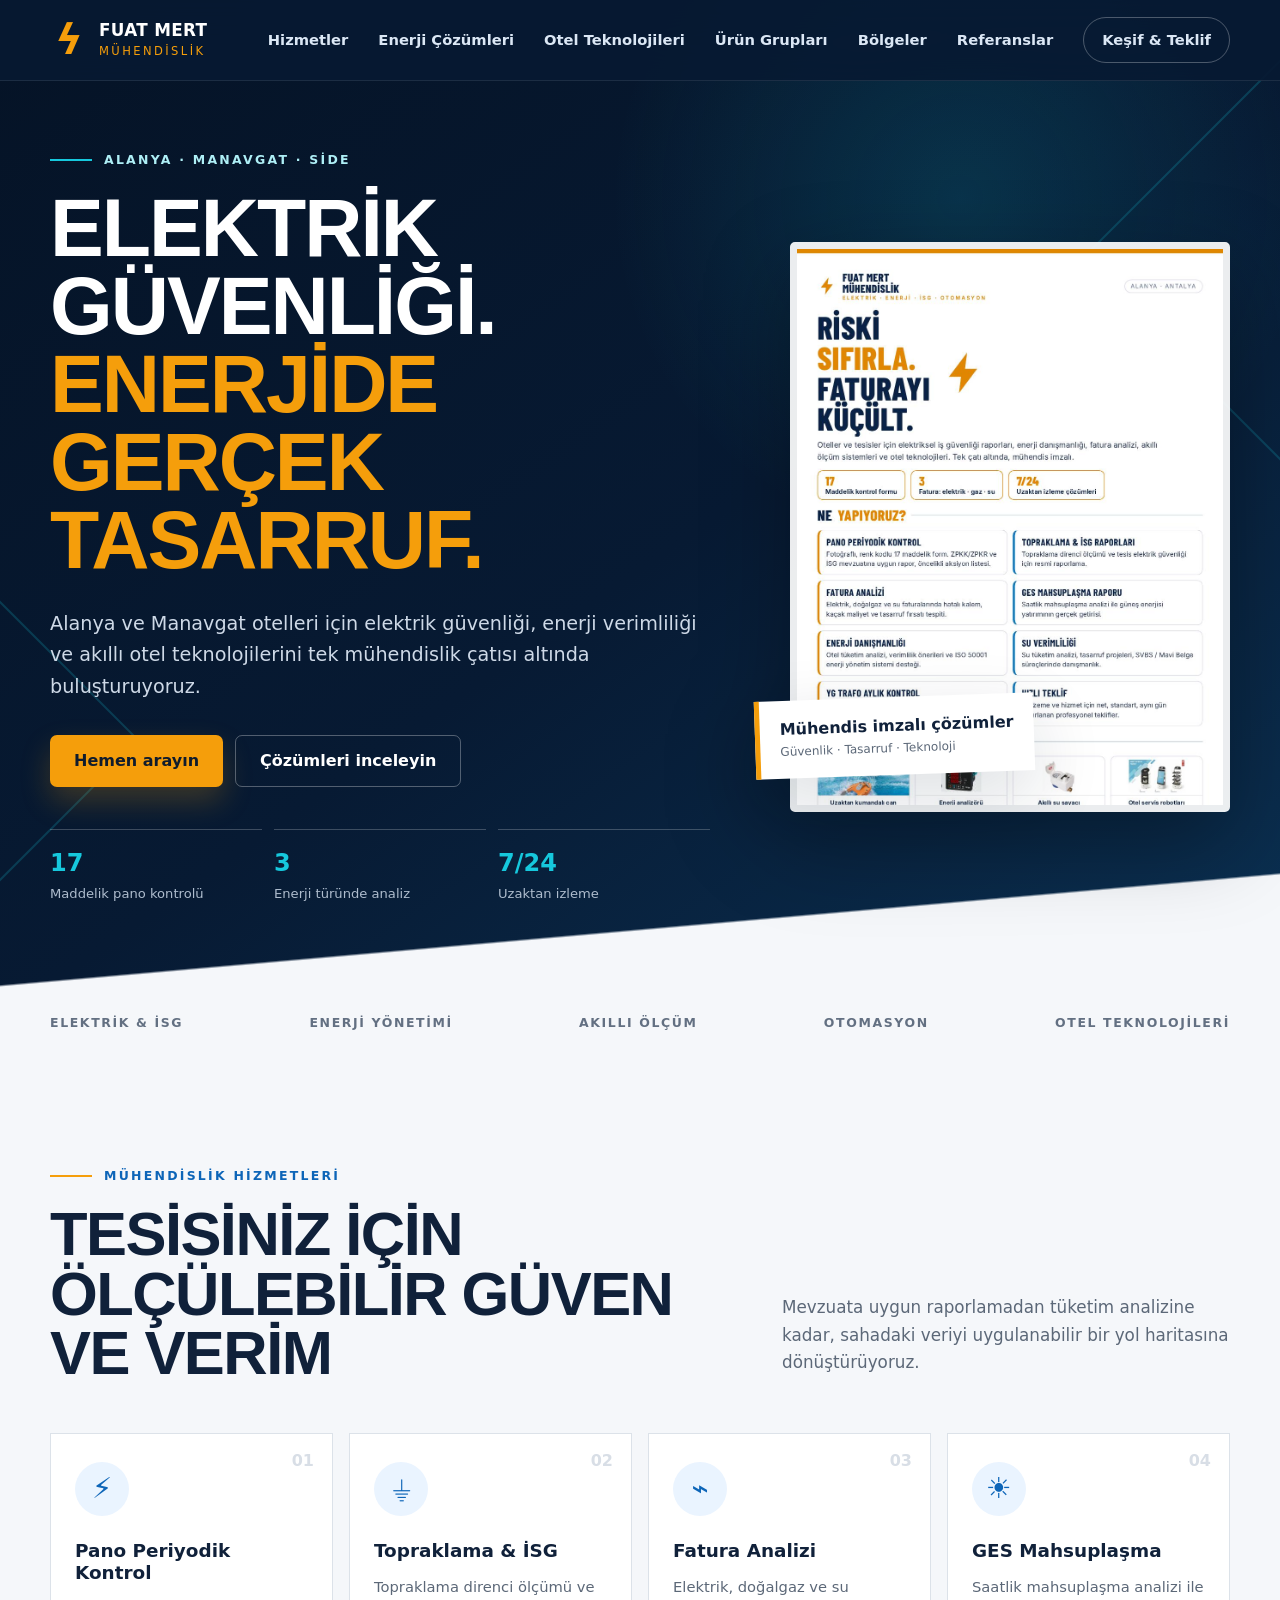
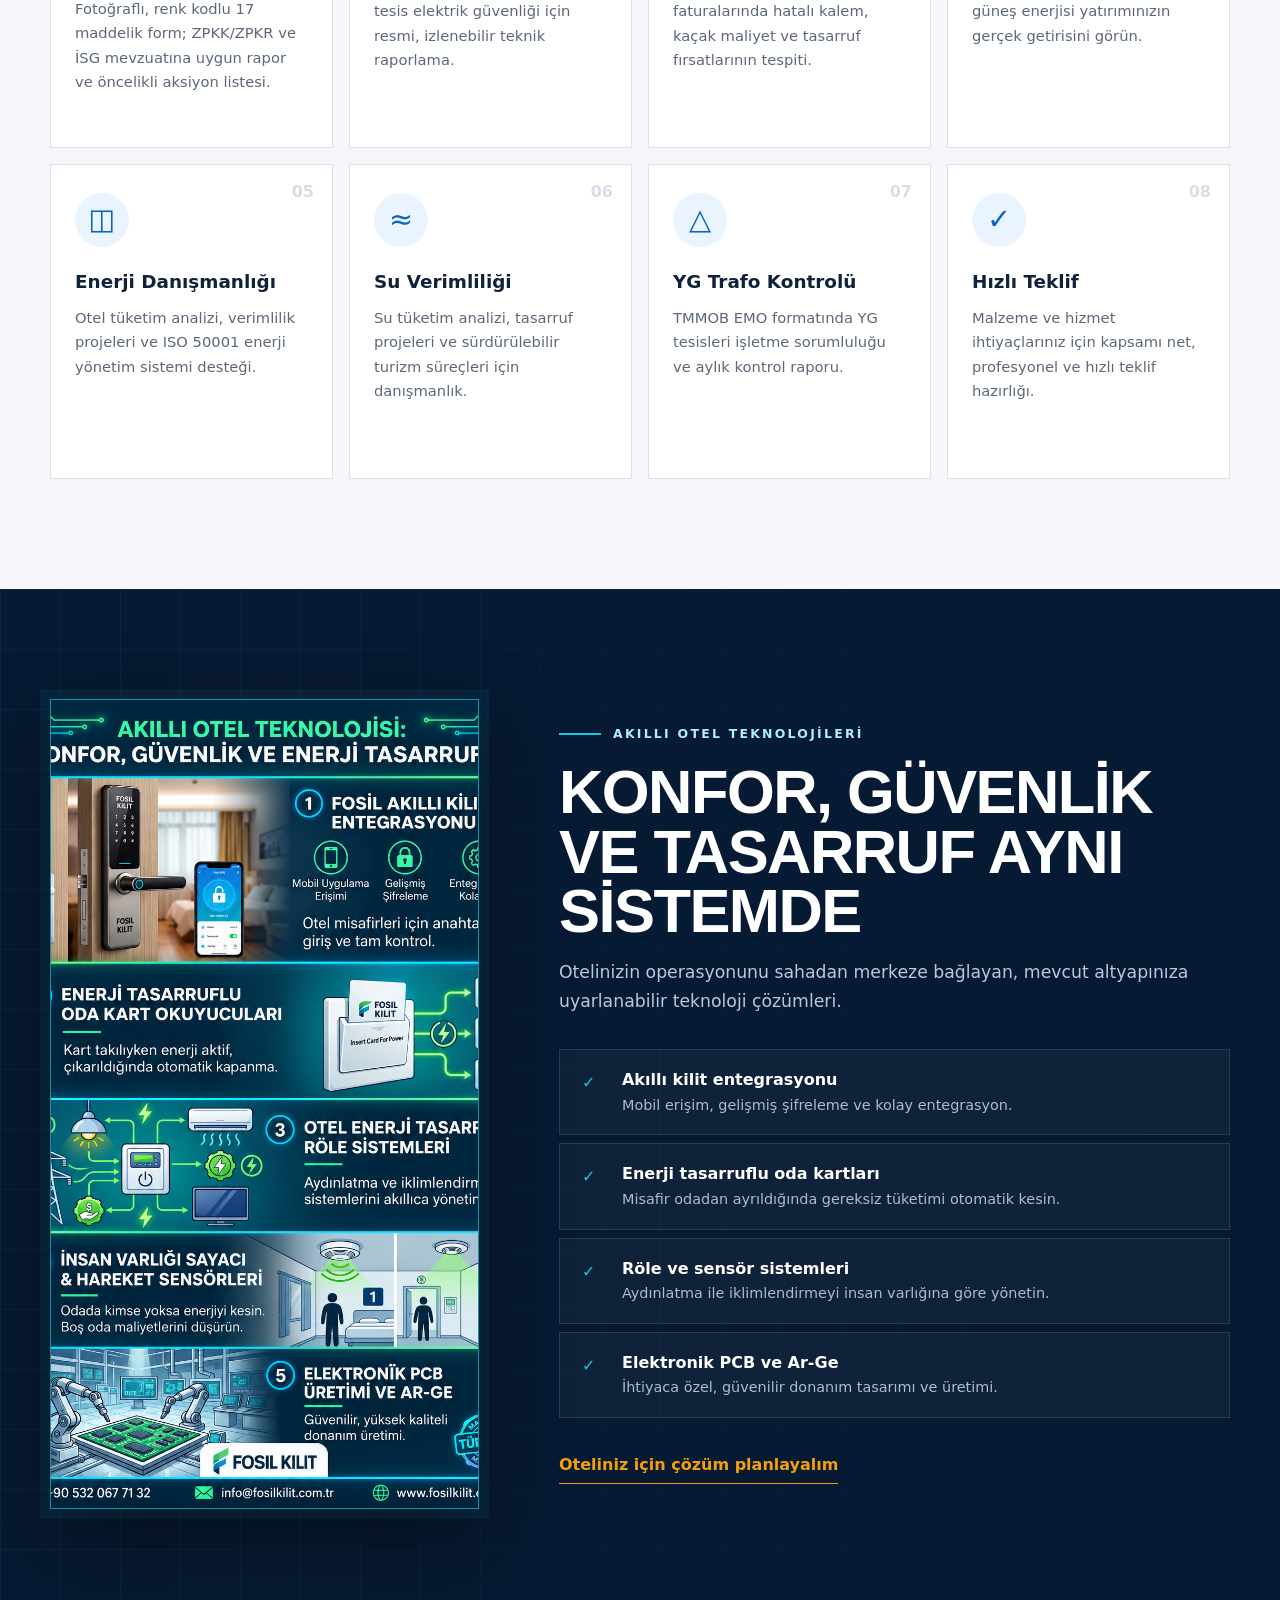
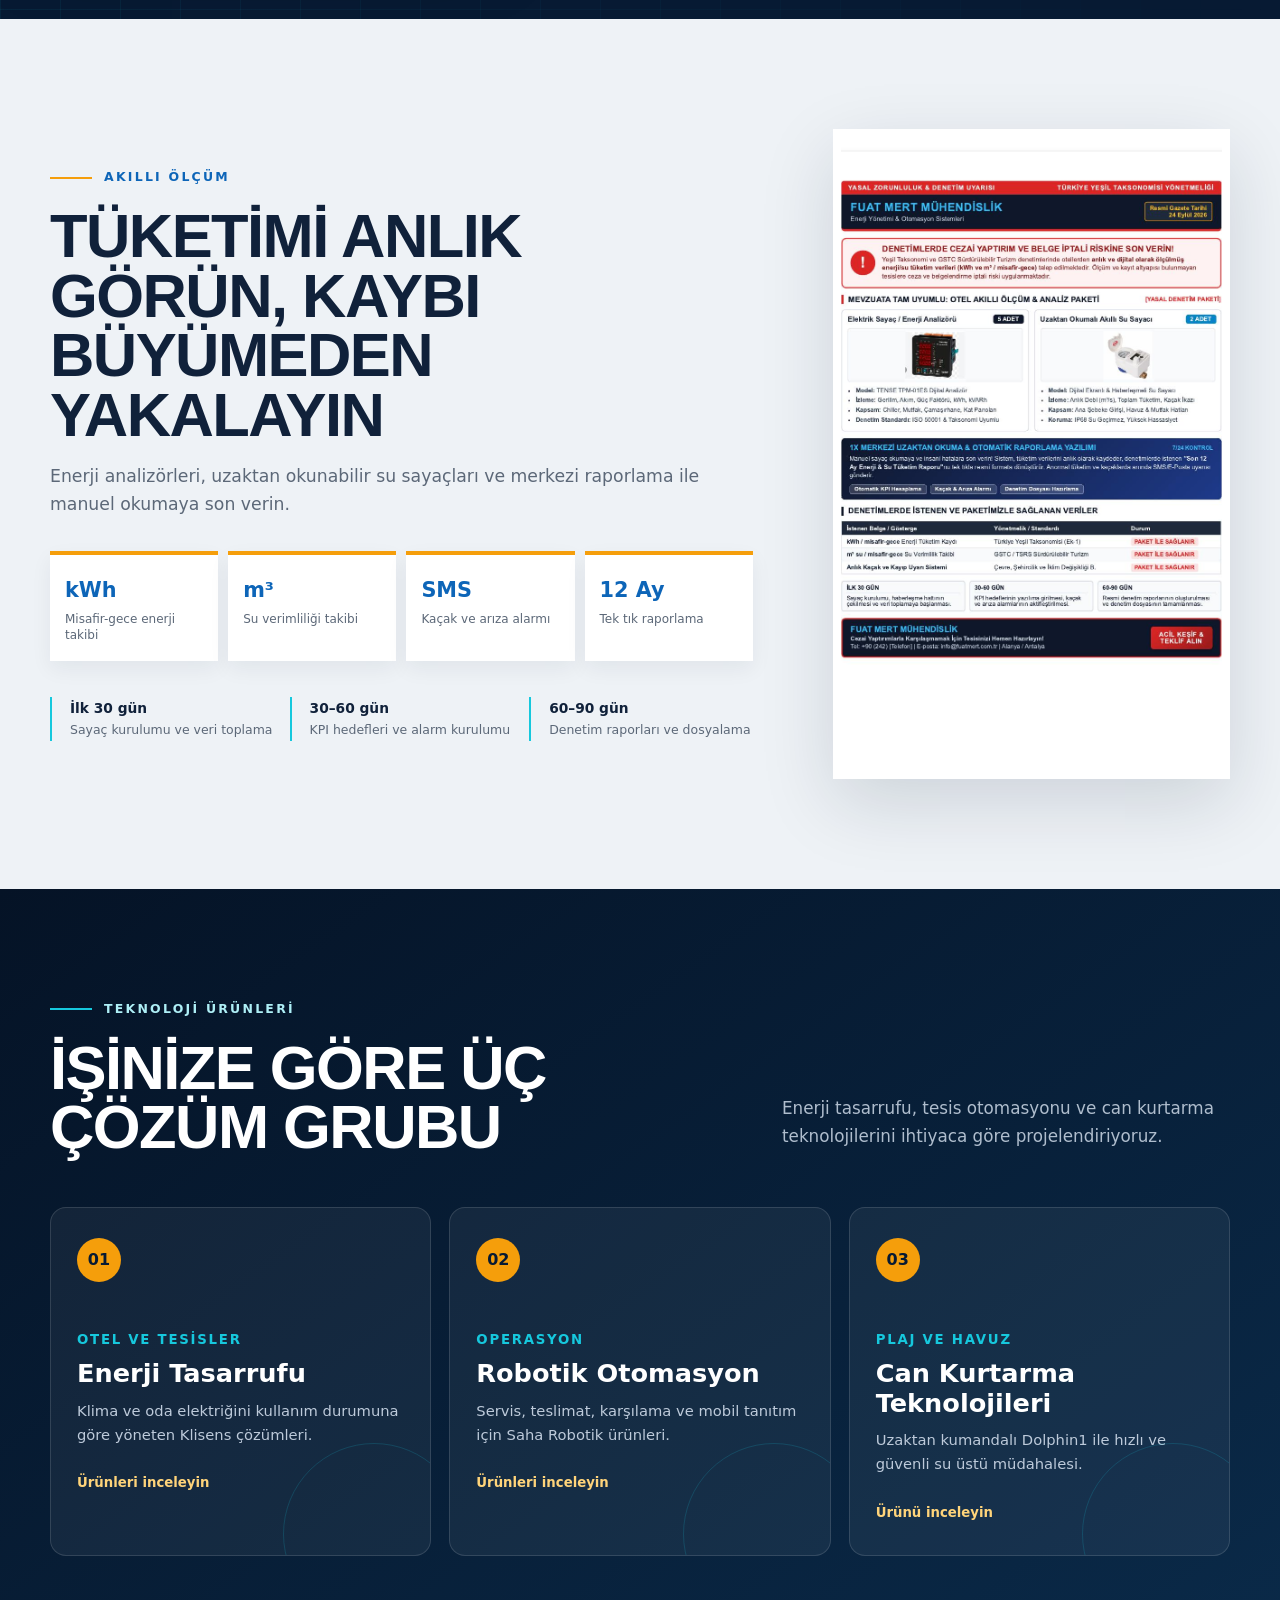
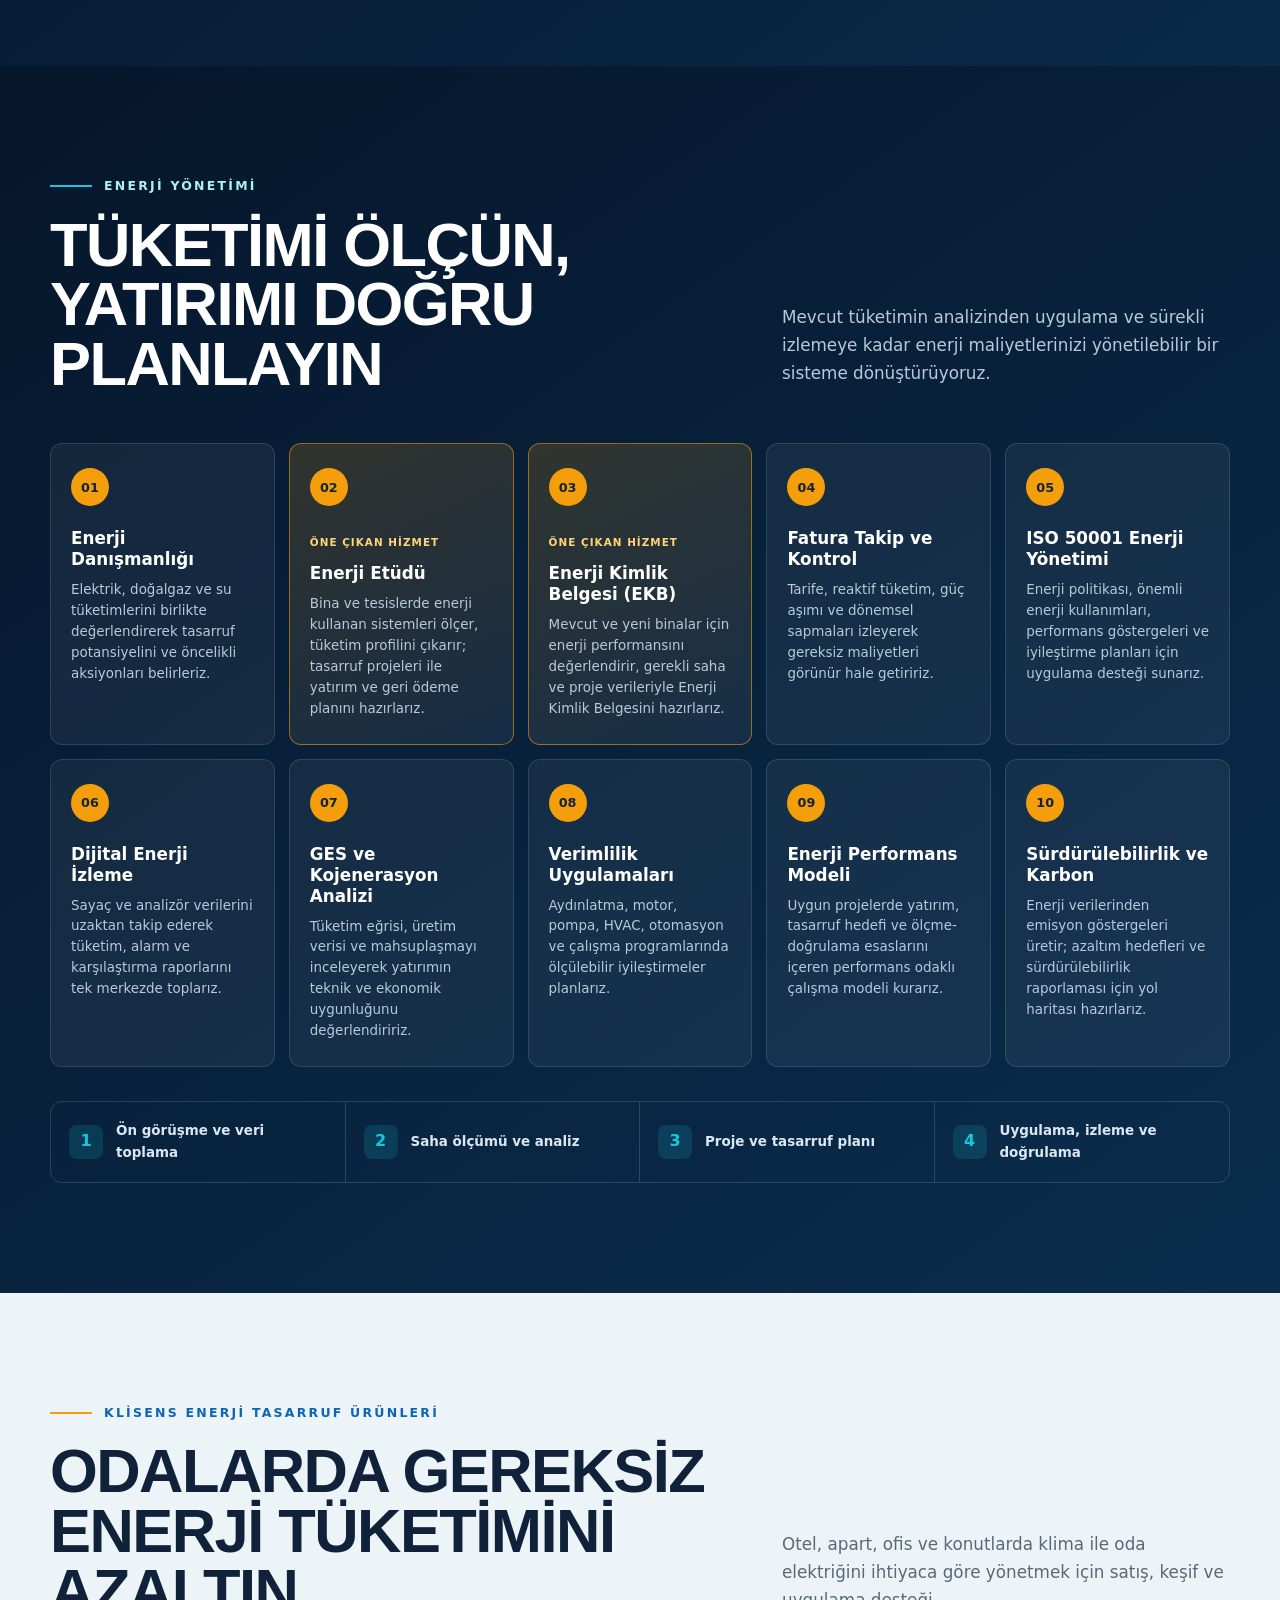
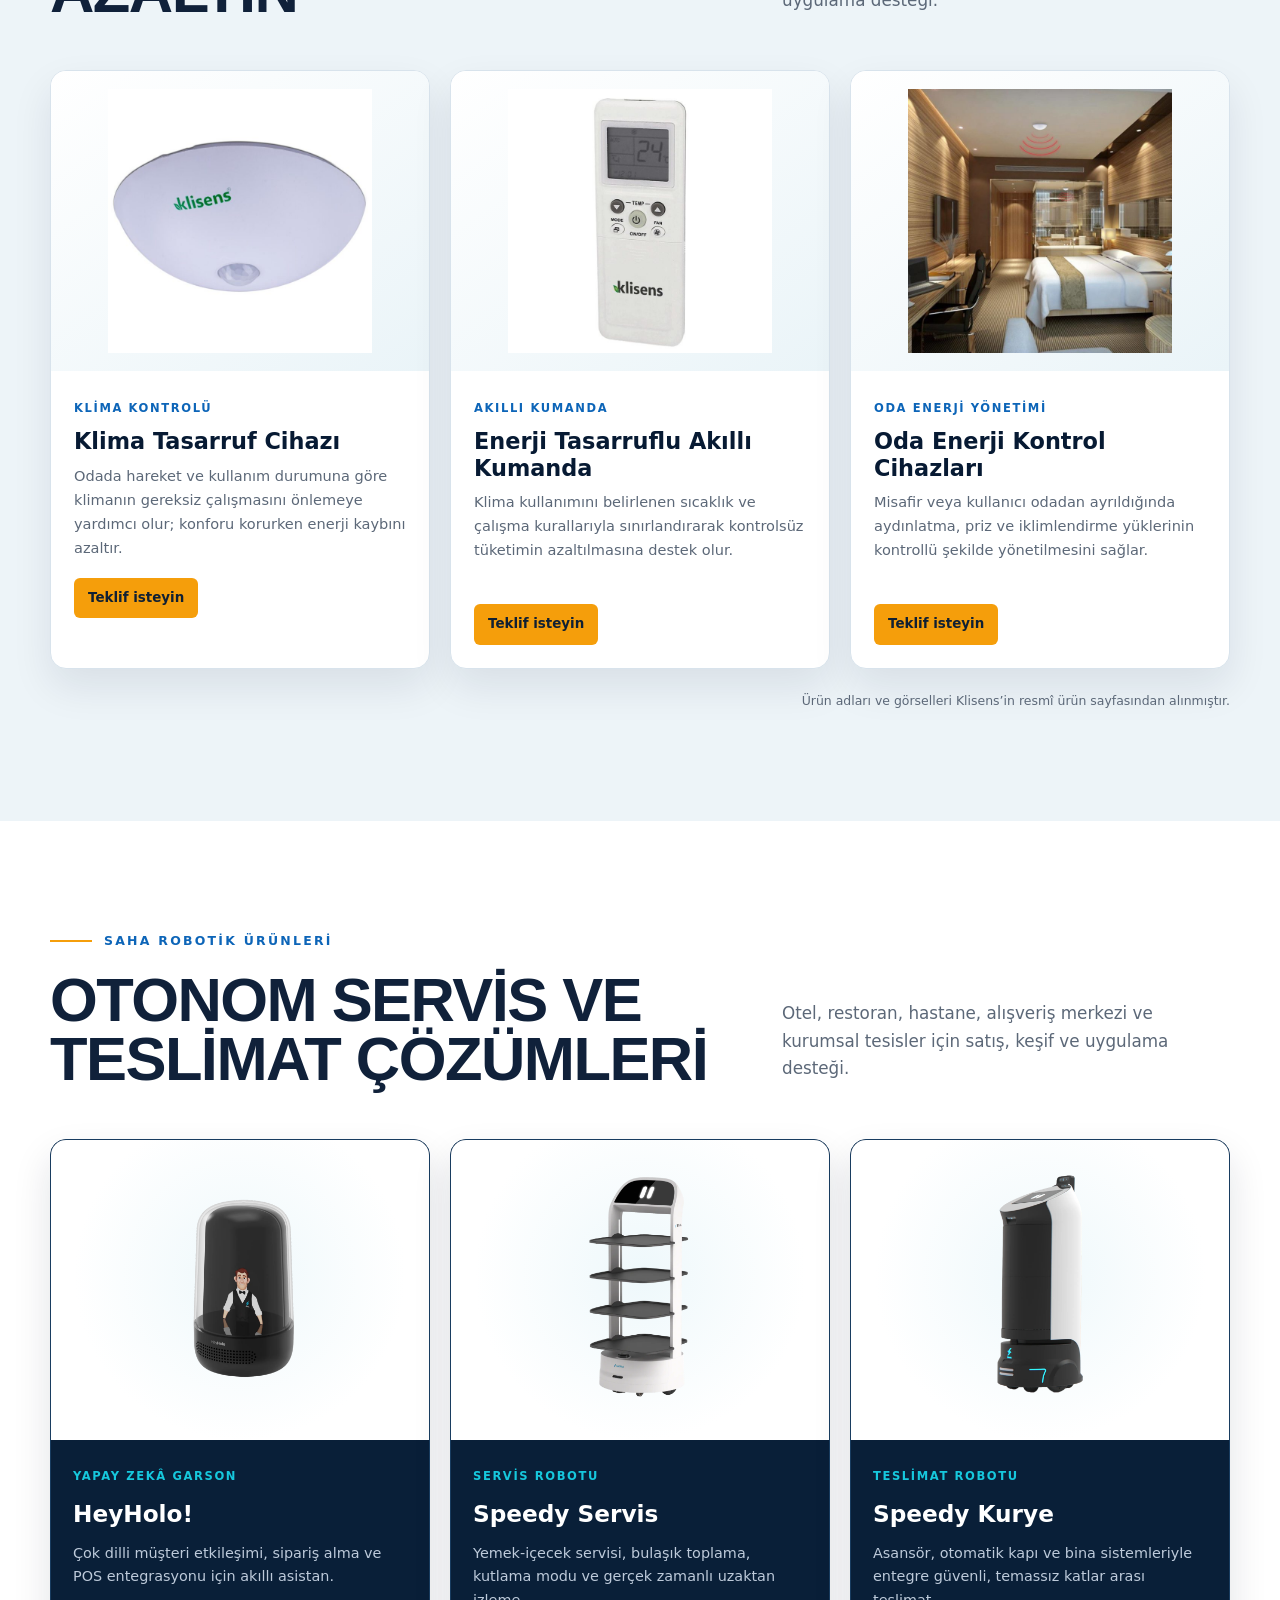
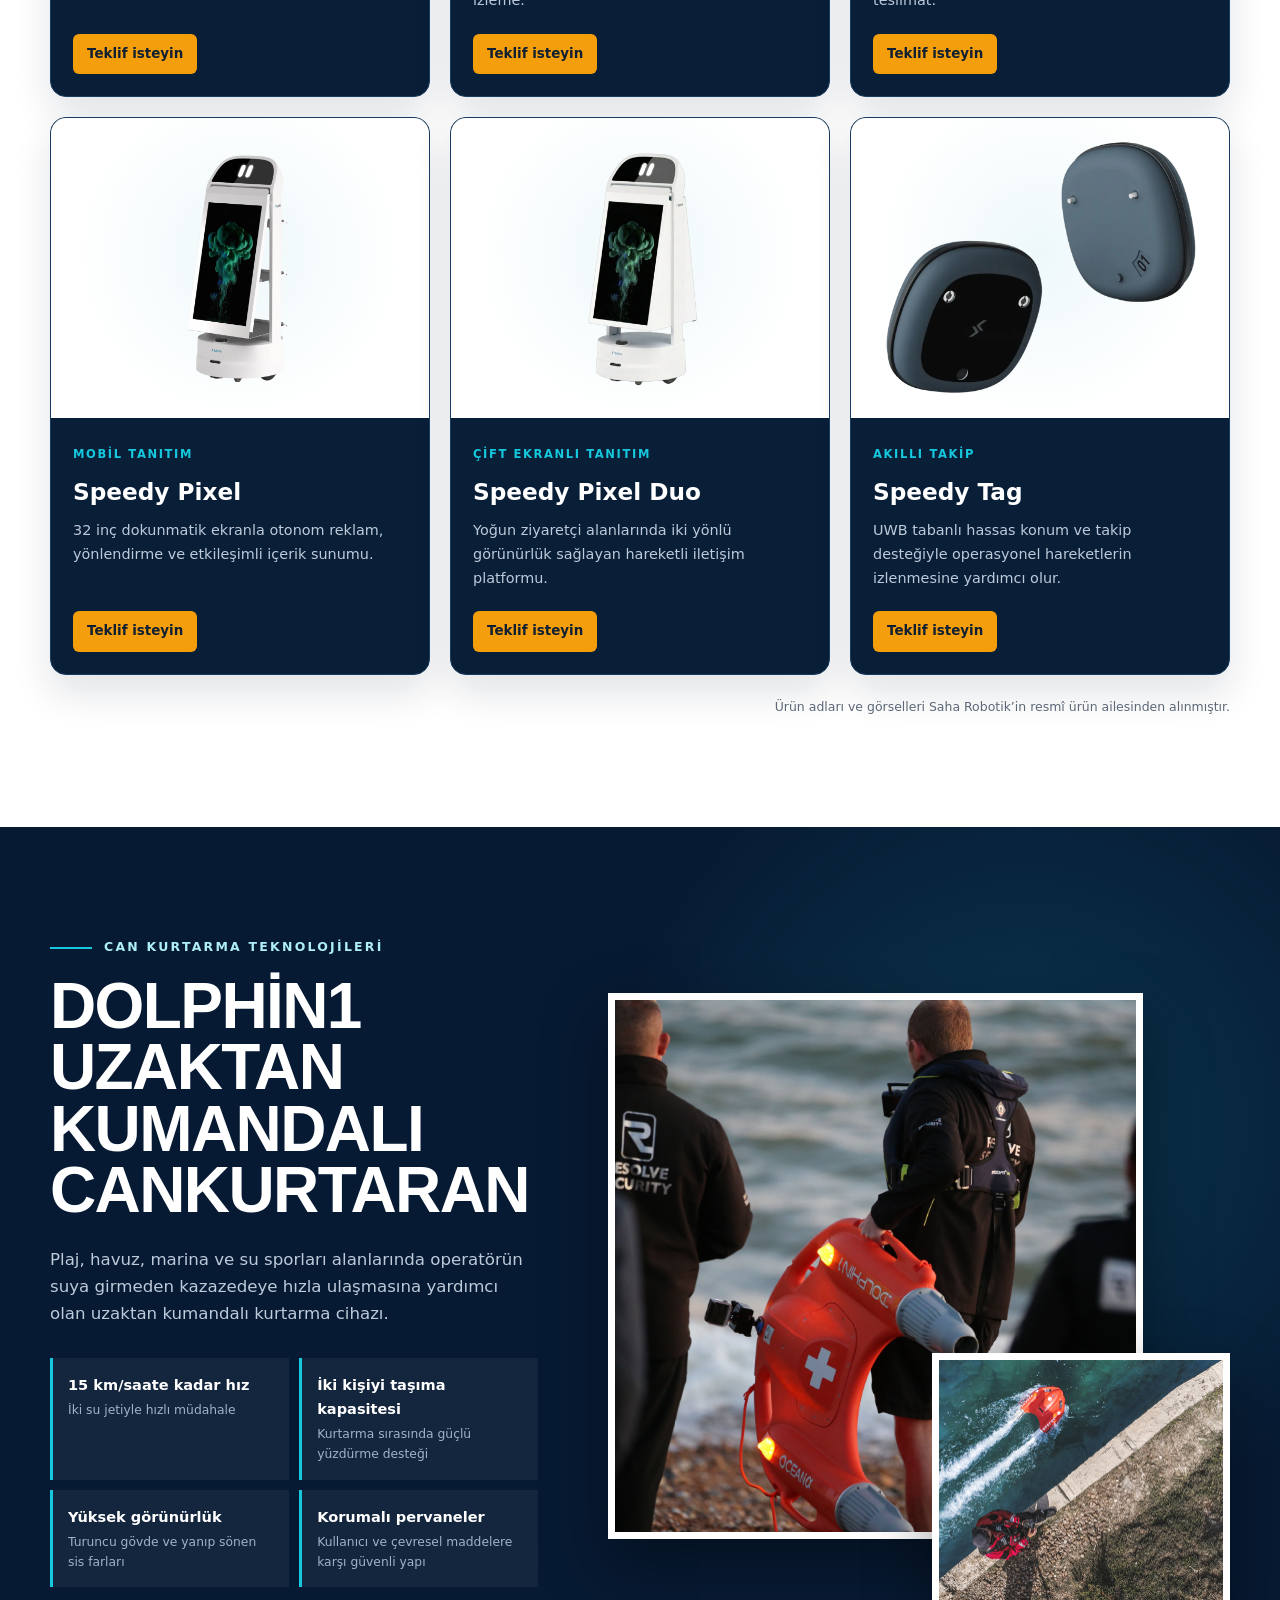
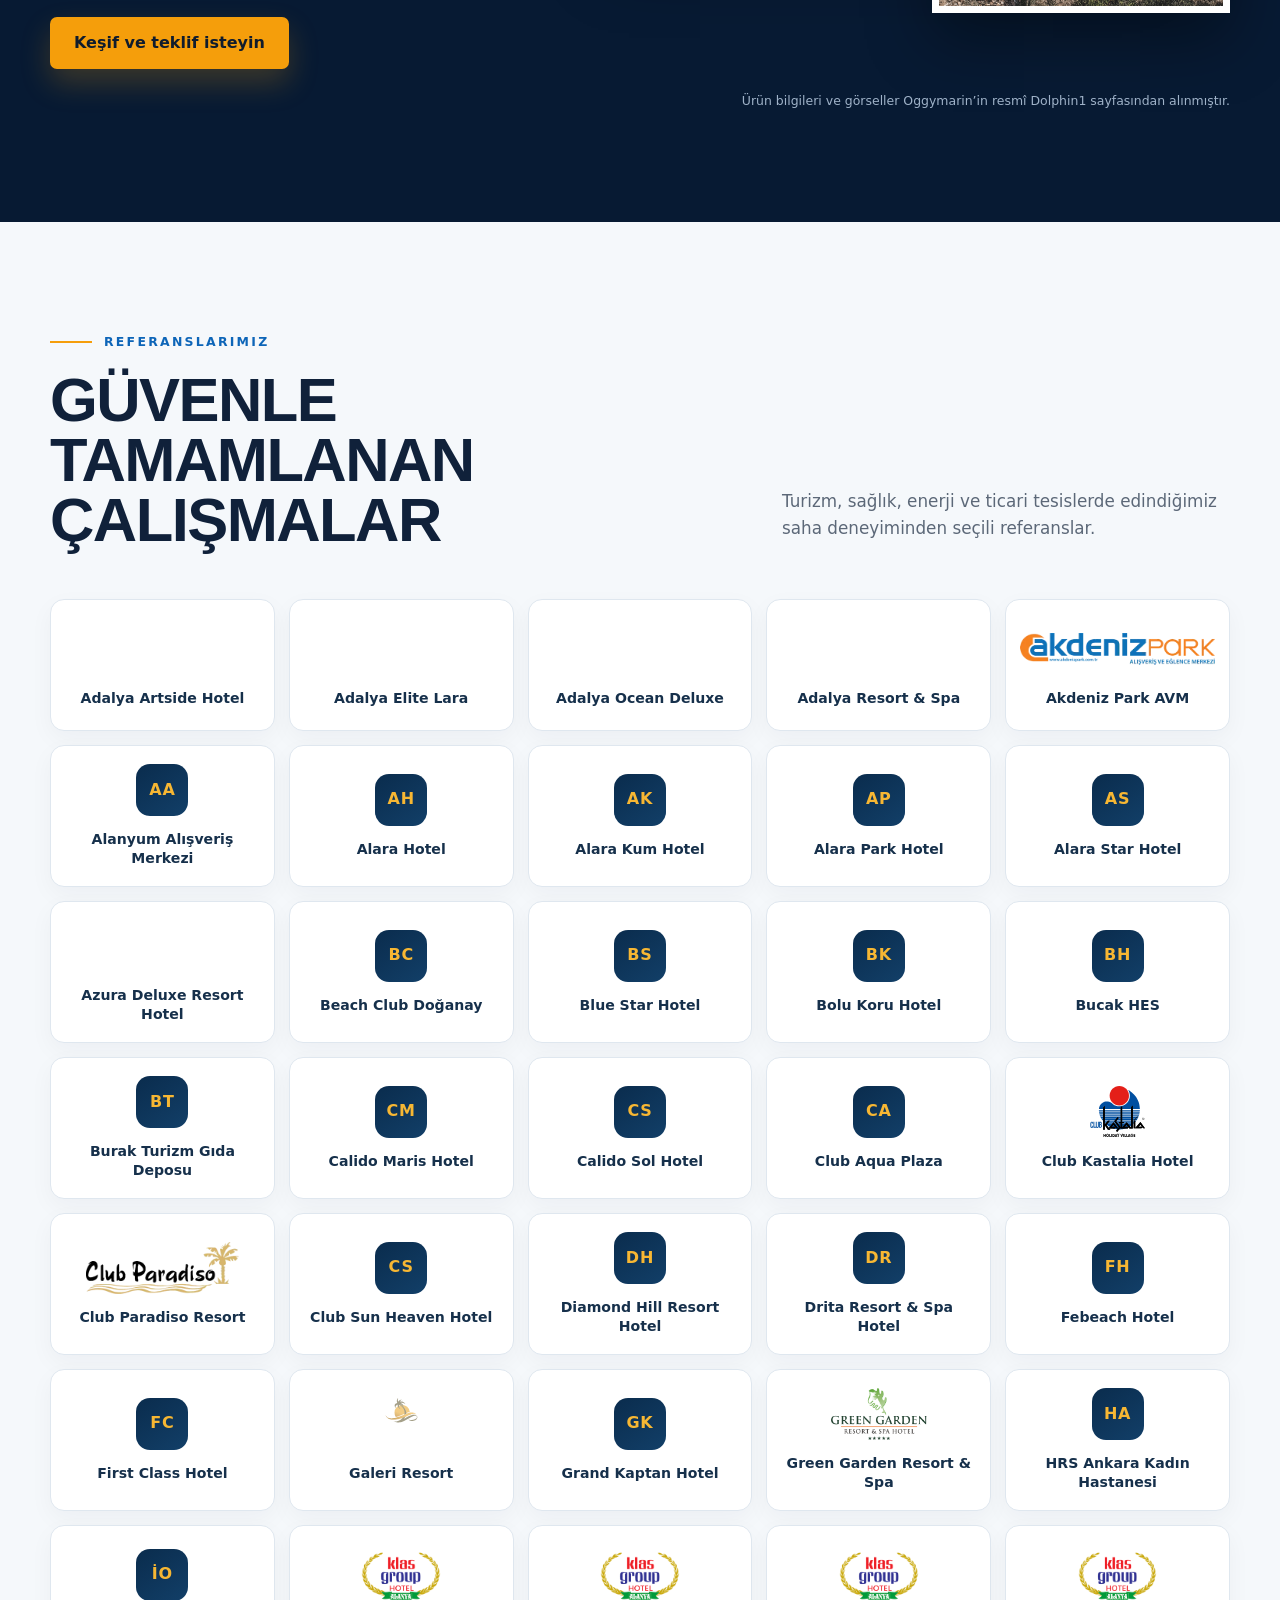
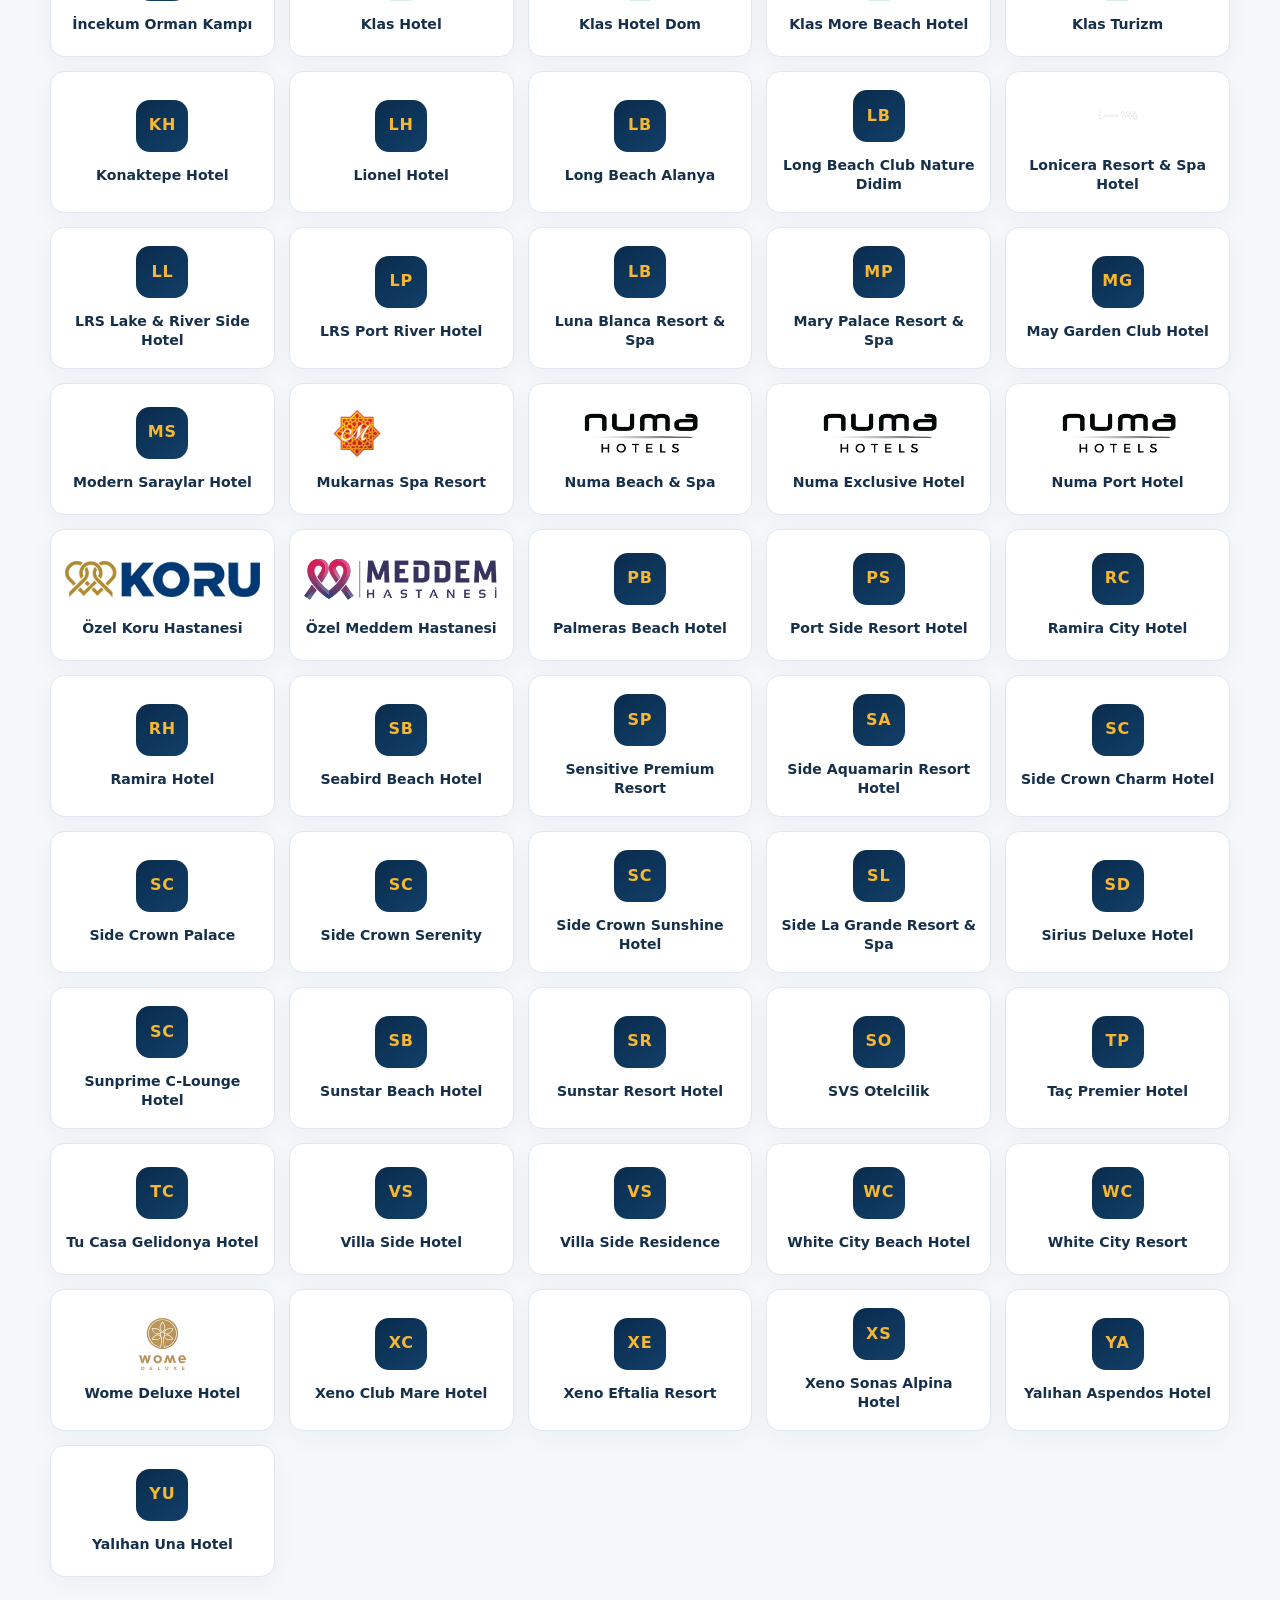
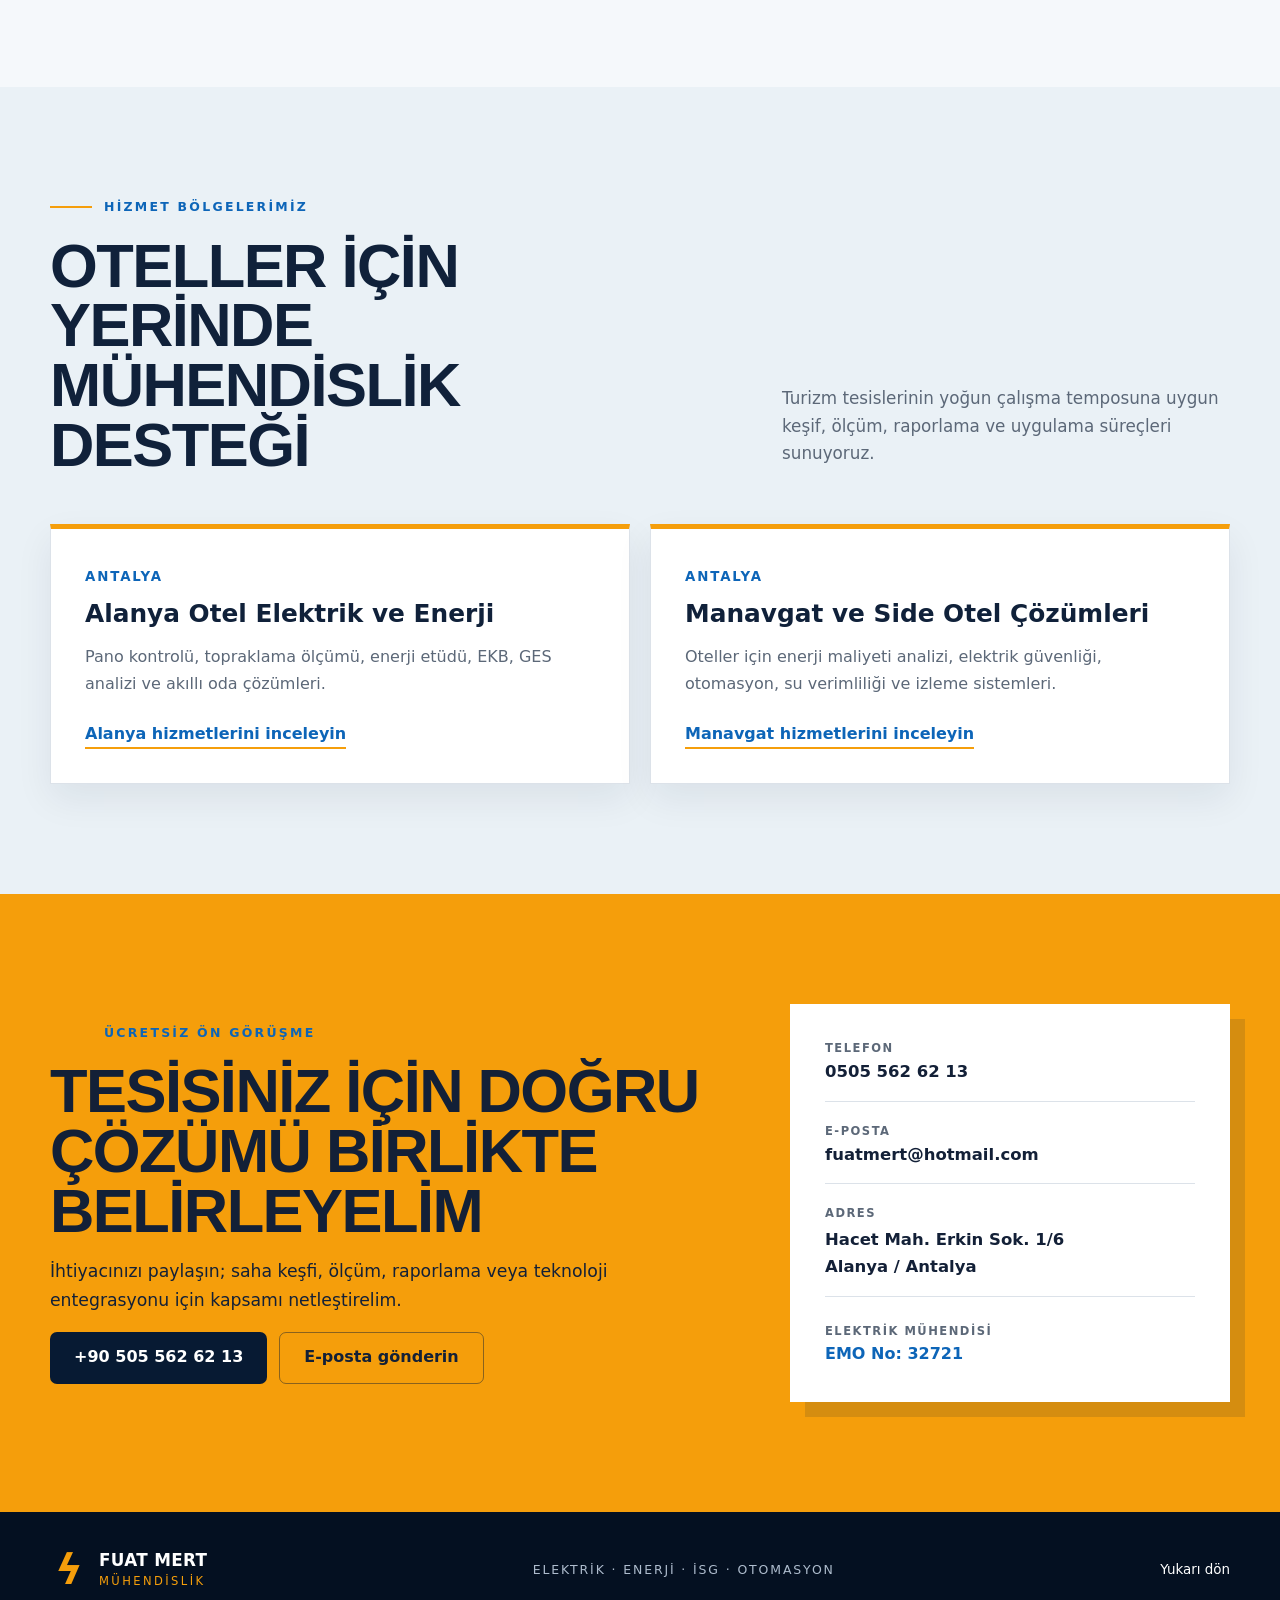
==== commit b827df1e: "Alanya ve Manavgat otel SEO sayfalarını ekle" ====
--- a/index.html
+++ b/index.html
@@ -3,18 +3,18 @@
 <head>
   <meta charset="utf-8">
   <meta name="viewport" content="width=device-width, initial-scale=1">
-  <meta name="description" content="Alanya ve Antalya'da elektrik mühendisliği, pano kontrolü, enerji ve su verimliliği, GES analizi, otomasyon ve akıllı otel çözümleri.">
+  <meta name="description" content="Alanya ve Manavgat otellerine elektrik kontrolü, enerji etüdü, EKB, enerji tasarrufu, otomasyon ve akıllı otel çözümleri.">
   <meta name="robots" content="index, follow, max-image-preview:large, max-snippet:-1, max-video-preview:-1">
   <meta name="theme-color" content="#071a33">
-  <title>Alanya Elektrik ve Enerji Çözümleri | Fuat Mert</title>
+  <title>Alanya ve Manavgat Otel Elektrik & Enerji | Fuat Mert</title>
   <link rel="canonical" href="https://fuatmert.com/">
   <link rel="alternate" hreflang="tr-TR" href="https://fuatmert.com/">
   <link rel="alternate" hreflang="x-default" href="https://fuatmert.com/">
   <meta property="og:type" content="website">
   <meta property="og:locale" content="tr_TR">
   <meta property="og:site_name" content="Fuat Mert Mühendislik">
-  <meta property="og:title" content="Alanya Elektrik ve Enerji Çözümleri | Fuat Mert">
-  <meta property="og:description" content="Elektrik güvenliği, pano kontrolü, enerji verimliliği, GES analizi ve akıllı otel teknolojileri.">
+  <meta property="og:title" content="Alanya ve Manavgat Otel Elektrik & Enerji | Fuat Mert">
+  <meta property="og:description" content="Oteller için elektrik güvenliği, enerji etüdü, EKB, enerji verimliliği ve akıllı tesis teknolojileri.">
   <meta property="og:url" content="https://fuatmert.com/">
   <script type="application/ld+json">
   {
@@ -32,7 +32,7 @@
       "addressRegion": "Antalya",
       "addressCountry": "TR"
     },
-    "areaServed": ["Alanya", "Antalya"],
+    "areaServed": ["Alanya", "Manavgat", "Side", "Antalya"],
     "description": "Elektrik güvenliği, enerji ve su verimliliği, pano kontrolü, GES analizi, otomasyon ve akıllı otel teknolojileri çözümleri.",
     "serviceType": [
       "Elektrik pano periyodik kontrolü",
@@ -62,6 +62,7 @@
         <a href="#enerji-cozumleri">Enerji Çözümleri</a>
         <a href="#otel-teknolojileri">Otel Teknolojileri</a>
         <a href="#urunler">Ürün Grupları</a>
+        <a href="#bolgeler">Bölgeler</a>
         <a href="#referanslar">Referanslar</a>
         <a href="#iletisim" class="nav-cta">Keşif & Teklif</a>
       </nav>
@@ -74,9 +75,9 @@
       <div class="circuit circuit-b" aria-hidden="true"></div>
       <div class="container hero-grid">
         <div class="hero-copy reveal">
-          <p class="eyebrow"><span></span> Alanya · Antalya</p>
+          <p class="eyebrow"><span></span> Alanya · Manavgat · Side</p>
           <h1>Elektrik güvenliği.<br><em>Enerjide gerçek tasarruf.</em></h1>
-          <p class="hero-lead">Elektrik güvenliği, enerji verimliliği ve akıllı otel teknolojilerini tek mühendislik çatısı altında buluşturuyoruz.</p>
+          <p class="hero-lead">Alanya ve Manavgat otelleri için elektrik güvenliği, enerji verimliliği ve akıllı otel teknolojilerini tek mühendislik çatısı altında buluşturuyoruz.</p>
           <div class="hero-actions">
             <a class="button button-primary" href="tel:+905055626213">Hemen arayın</a>
             <a class="button button-ghost" href="#hizmetler">Çözümleri inceleyin</a>
@@ -88,7 +89,8 @@
           </dl>
         </div>
         <figure class="hero-visual reveal">
-          <img src="strong><span>Güvenlik · Tasarruf · Teknoloji</span></figcaption>
+          <img src="kurumsal-hizmetler.jpg" alt="Fuat Mert Mühendislik kurumsal hizmet özeti" width="992" height="1403">
+          <figcaption><strong>Mühendis imzalı çözümler</strong><span>Güvenlik · Tasarruf · Teknoloji</span></figcaption>
         </figure>
       </div>
     </section>
@@ -121,7 +123,8 @@
     <section class="section smart-hotel" id="otel-teknolojileri">
       <div class="container split-feature">
         <div class="feature-image reveal">
-          <img src="div>
+          <img src="akilli-otel-teknolojisi.png" alt="Akıllı kilit, enerji tasarrufu, hareket sensörü ve elektronik üretim çözümleri" width="1024" height="1536" loading="lazy">
+        </div>
         <div class="feature-copy reveal">
           <p class="eyebrow"><span></span> Akıllı Otel Teknolojileri</p>
           <h2>Konfor, güvenlik ve tasarruf aynı sistemde</h2>
@@ -155,7 +158,7 @@
             <li><b>60–90 gün</b><span>Denetim raporları ve dosyalama</span></li>
           </ol>
         </div>
-        <figure class="measurement-image reveal"><img src="figure>
+        <figure class="measurement-image reveal"><img src="akilli-sayac.jpg" alt="Otel akıllı enerji ve su ölçüm paketi" width="993" height="1405" loading="lazy"></figure>
       </div>
     </section>
 
@@ -262,6 +265,19 @@
       </div>
     </section>
 
+    <section class="section service-areas" id="bolgeler">
+      <div class="container">
+        <div class="section-heading reveal">
+          <div><p class="eyebrow dark"><span></span> Hizmet Bölgelerimiz</p><h2>Oteller için yerinde mühendislik desteği</h2></div>
+          <p>Turizm tesislerinin yoğun çalışma temposuna uygun keşif, ölçüm, raporlama ve uygulama süreçleri sunuyoruz.</p>
+        </div>
+        <div class="area-grid">
+          <article class="area-card reveal"><small>Antalya</small><h3>Alanya Otel Elektrik ve Enerji</h3><p>Pano kontrolü, topraklama ölçümü, enerji etüdü, EKB, GES analizi ve akıllı oda çözümleri.</p><a href="alanya-otel-elektrik-enerji.html">Alanya hizmetlerini inceleyin</a></article>
+          <article class="area-card reveal"><small>Antalya</small><h3>Manavgat ve Side Otel Çözümleri</h3><p>Oteller için enerji maliyeti analizi, elektrik güvenliği, otomasyon, su verimliliği ve izleme sistemleri.</p><a href="manavgat-otel-elektrik-enerji.html">Manavgat hizmetlerini inceleyin</a></article>
+        </div>
+      </div>
+    </section>
+
     <section class="section contact" id="iletisim">
       <div class="container contact-grid">
         <div class="contact-copy reveal">
@@ -285,3 +301,4 @@
   <script src="script.js"></script>
 </body>
 </html>
+
--- a/styles.css
+++ b/styles.css
@@ -21,3 +21,6 @@
 @media (max-width:900px){.category-grid{grid-template-columns:1fr}.category-card{min-height:auto}.category-card>span{margin-bottom:24px}.marine-layout{grid-template-columns:1fr;gap:40px}.marine-gallery{min-height:540px}.marine-copy ul{grid-template-columns:1fr 1fr}}
 @media (max-width:640px){.marine-copy ul{grid-template-columns:1fr}.marine-gallery{min-height:400px}.marine-main{inset:0 8% 10% 0}.marine-secondary{width:52%;height:38%}}
 @media (prefers-reduced-motion:reduce){html{scroll-behavior:auto}.reveal{opacity:1;transform:none;transition:none}.button{transition:none}}
+.service-areas{background:#eaf1f6}.area-grid{display:grid;grid-template-columns:repeat(2,minmax(0,1fr));gap:20px}.area-card{padding:34px;background:#fff;border:1px solid var(--line);border-top:5px solid var(--orange);box-shadow:0 15px 35px rgba(7,26,51,.07)}.area-card small{color:var(--blue);font-weight:900;letter-spacing:.14em;text-transform:uppercase}.area-card h3{font-size:1.55rem;line-height:1.2;margin:9px 0 12px}.area-card p{color:var(--muted)}.area-card a{display:inline-block;margin-top:8px;color:var(--blue);font-weight:900;border-bottom:2px solid var(--orange)}
+.location-page{padding-top:80px}.location-hero{padding:95px 0 75px;background:linear-gradient(145deg,#051326,#0b3153);color:#fff}.location-hero h1{max-width:900px;margin:0;font-family:"Arial Narrow",Impact,sans-serif;font-size:clamp(2.8rem,6vw,5.4rem);line-height:1;text-transform:uppercase}.location-hero p{max-width:760px;color:#ced9e7;font-size:1.12rem}.location-content{padding:80px 0}.location-grid{display:grid;grid-template-columns:1.1fr .9fr;gap:50px}.location-grid h2{font-size:clamp(2rem,4vw,3.7rem)}.location-list{display:grid;gap:12px}.location-list article{padding:20px;background:#fff;border-left:4px solid var(--orange);box-shadow:0 8px 24px rgba(7,26,51,.06)}.location-list h3{margin:0 0 5px}.location-list p{margin:0;color:var(--muted)}.location-cta{padding:30px;background:var(--navy);color:#fff}.location-cta p{color:#bdcada}.breadcrumb{margin-bottom:22px;color:#aeeff6;font-size:.84rem}.breadcrumb a{text-decoration:underline}
+@media (max-width:760px){.area-grid,.location-grid{grid-template-columns:1fr}.location-page{padding-top:70px}.location-hero{padding:70px 0 55px}.area-card{padding:26px}}
